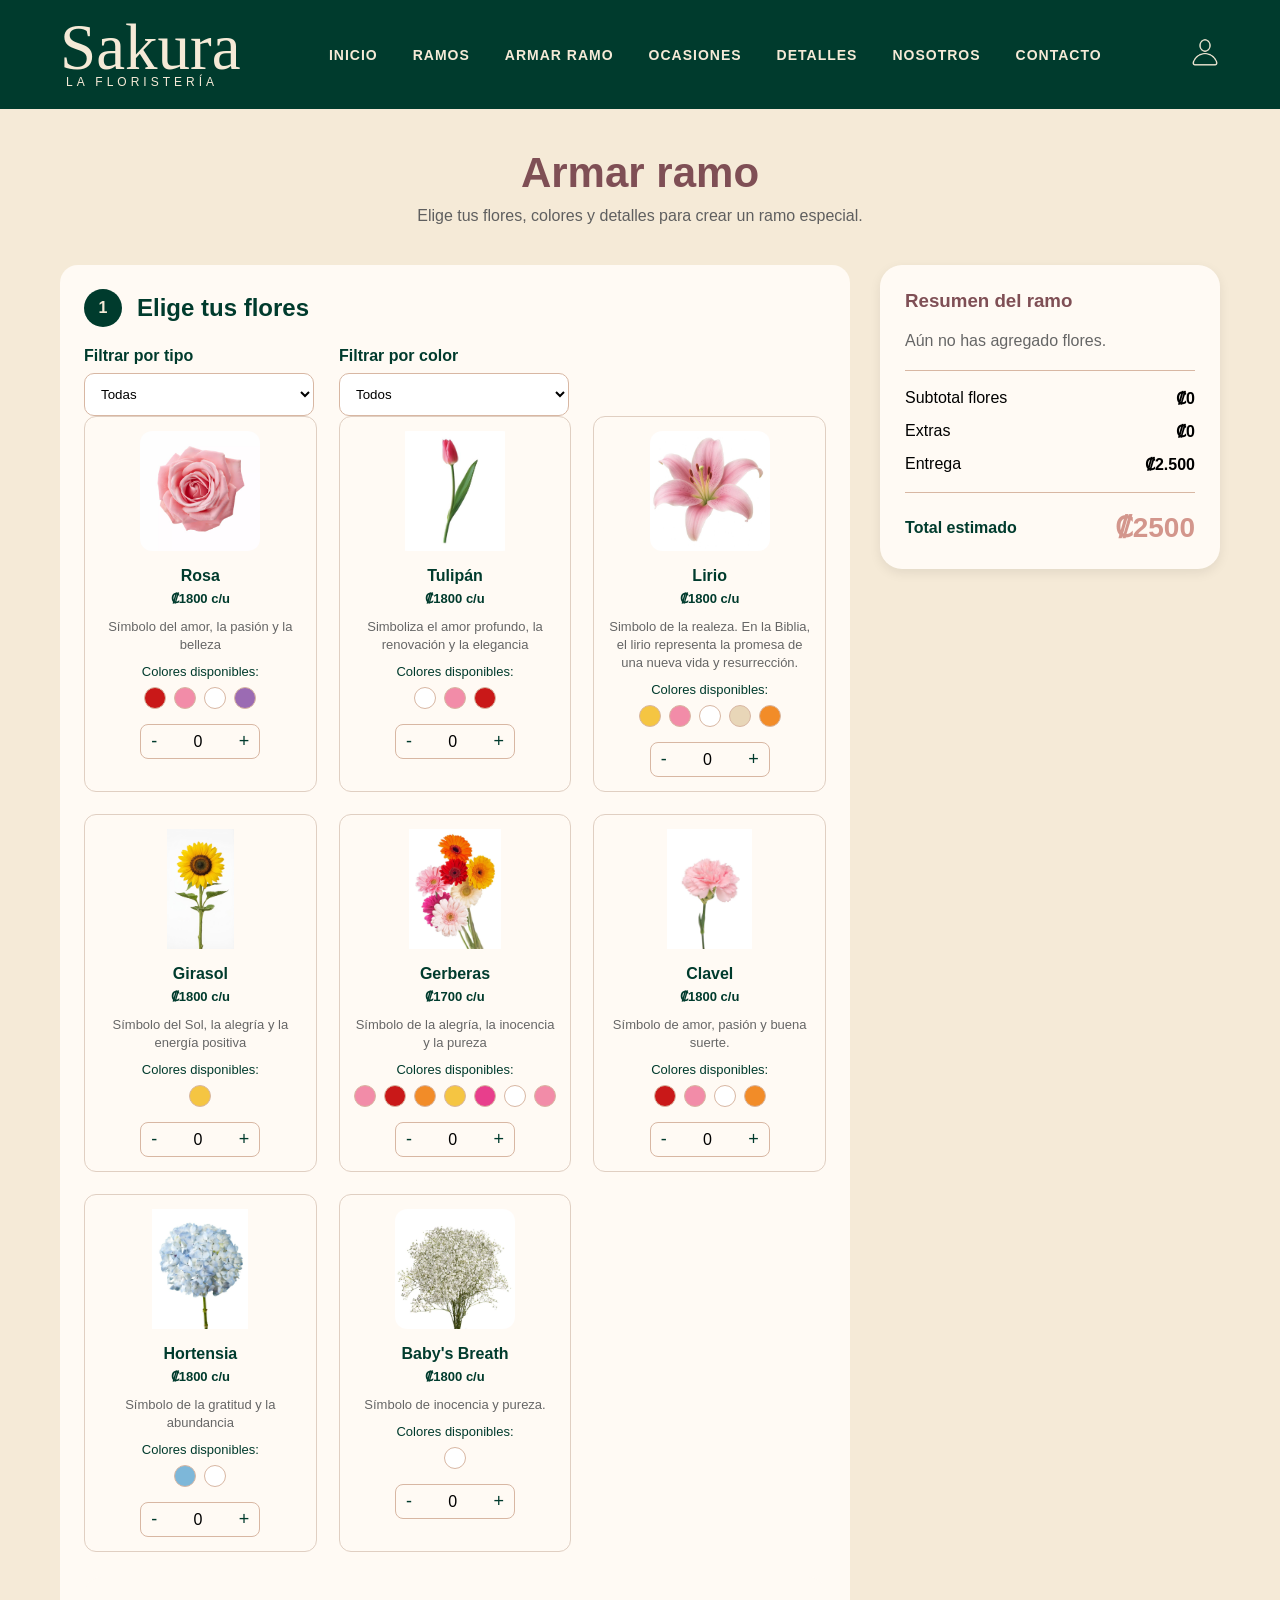
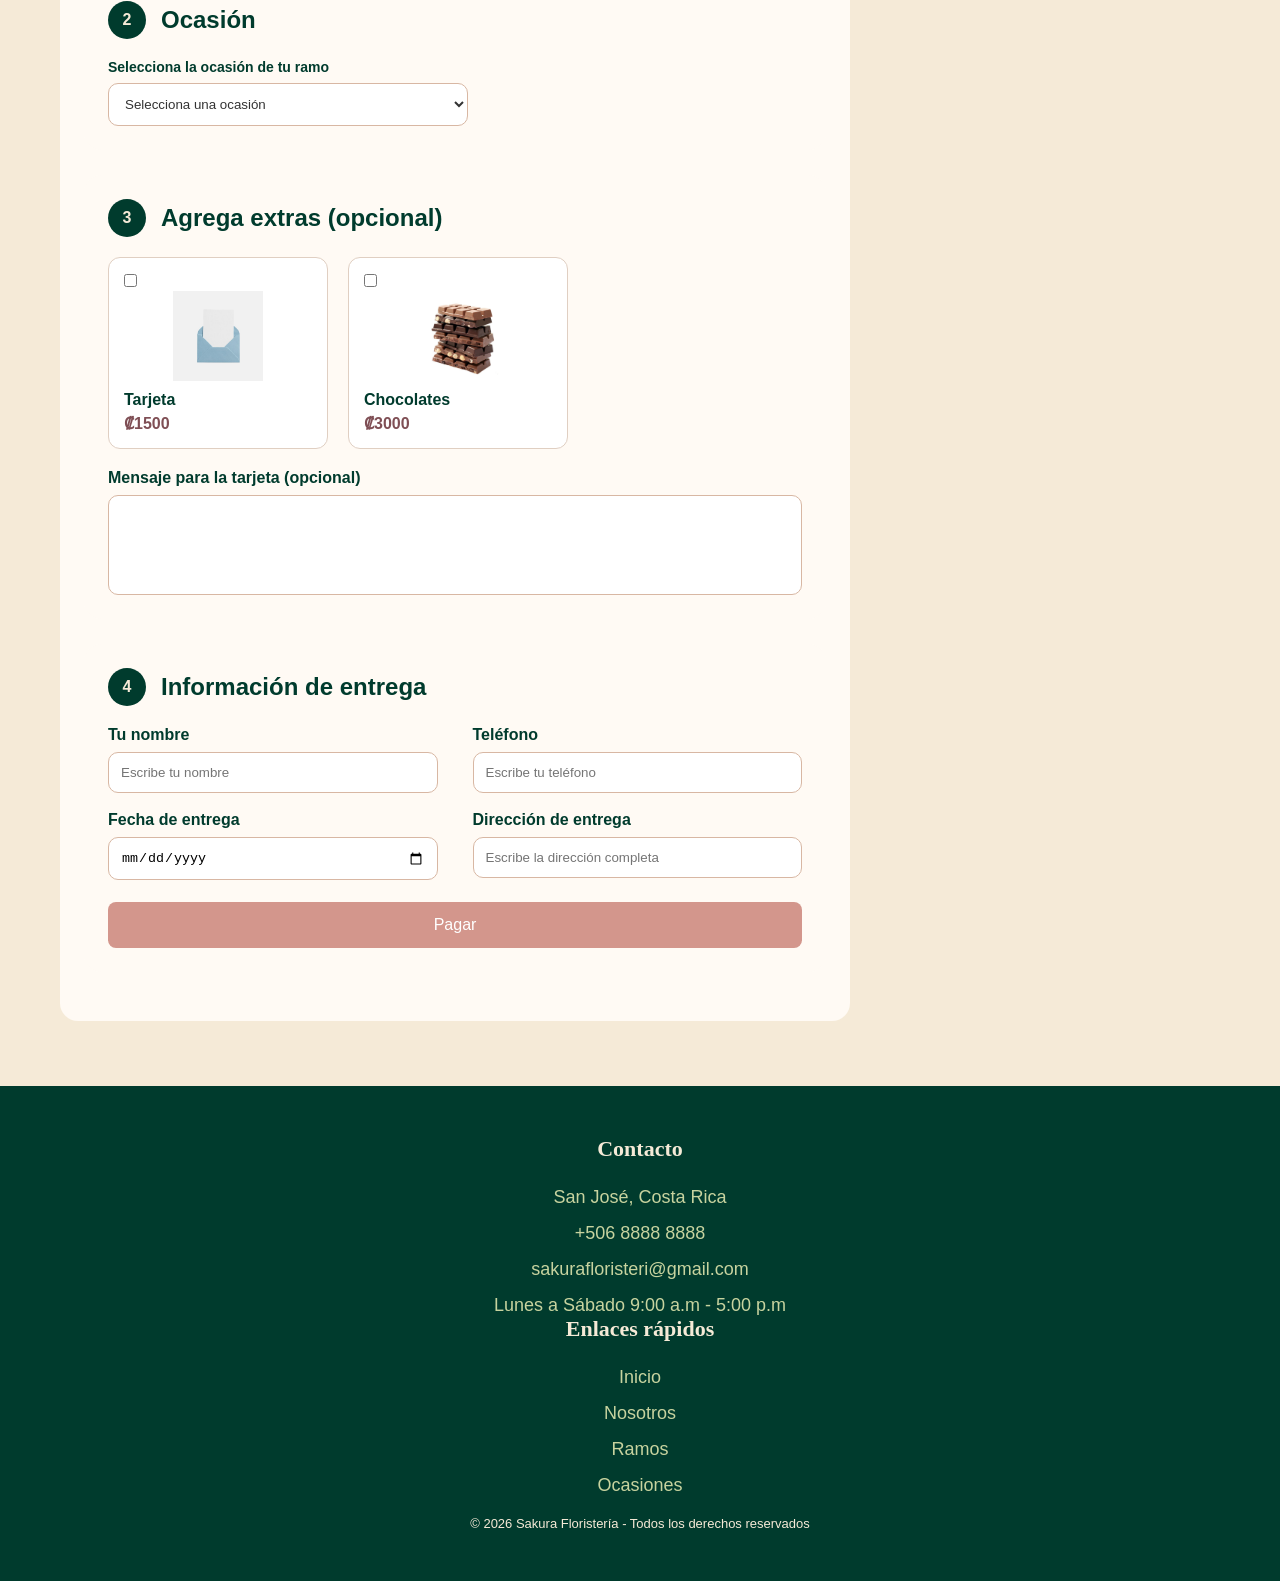
==== armar_Ramo.html @ 3ad9d207 "ff" ====
<!DOCTYPE html>
<html lang="es">

<head>
    <meta charset="UTF-8">
    <meta name="viewport" content="width=device-width, initial-scale=1.0">

    <link rel="stylesheet" href="css/style.css">
    <link rel="stylesheet" href="css/armar_Ramo.css">
    <link rel="stylesheet" href="css/footer.css">

    <title> Armar Ramos | Sakura</title>
</head>

<body>

    <!-- ===================================================== -->
    <!-- HEADER / BARRA DE NAVEGACIÓN -->
    <!-- ===================================================== -->

    <header class="header">

        <!-- LOGO -->
        <div class="logo">
            <h1>Sakura</h1>
            <p>LA FLORISTERÍA</p>
        </div>

        <!-- Checkbox oculto para abrir/cerrar el menú -->
        <input type="checkbox" id="menu-toggle" class="menu-toggle">

        <!-- Botón hamburguesa -->
        <label for="menu-toggle" class="menu-button">
            <span></span>
            <span></span>
            <span></span>
        </label>

        <!-- MENÚ DE NAVEGACIÓN -->
        <nav class="menu">
            <ul>
                <li><a href="index.html">INICIO</a></li>
                <li><a href="ramos.html">RAMOS</a></li>
                <li><a href="armar_Ramo.html">ARMAR RAMO</a></li>
                <li><a href="ocasiones.html">OCASIONES</a></li>
                <li><a href="detalles.html">DETALLES</a></li>
                <li><a href="#nosotros">NOSOTROS</a></li>
                <li><a href="#contacto">CONTACTO</a></li>
            </ul>
        </nav>

        <!-- ICONOS DEL MENÚ -->
        <div class="iconos">
            <a href="registro.html" class="icono-usuario">
                <img src="assets/images/person.png" alt="Ir al registro">
            </a>
        </div>

    </header>


    <!-- PAGINA RAMOS -->
    <main class="armar-ramo">

        <!-- TÍTULO DE LA PÁGINA -->
        <section class="titulo-armar">
            <h2>Armar ramo</h2>
            <p>Elige tus flores, colores y detalles para crear un ramo especial.</p>
        </section>

        <!-- CONTENEDOR PRINCIPAL -->
        <section class="contenedor-armar">

            <!-- LADO IZQUIERDO: FLORES Y OPCIONES -->
            <div class="zona-productos">

                <!-- FILTROS -->
                <!-- SECCIÓN 1: ELEGIR FLORES -->
                <div class="bloque-armar">

                    <div class="titulo-bloque">
                        <span>1</span>
                        <h3>Elige tus flores</h3>
                    </div>

                    <div class="filtros-armar">

                        <div class="campo-filtro">
                            <label>Filtrar por tipo</label>
                            <select id="filtroTipo">
                                <option value="Todas">Todas</option>
                                <option value="Rosa">Rosas</option>
                                <option value="Tulipán">Tulipanes</option>
                                <option value="Lirio">Lirios</option>
                                <option value="Gerberas">Gerberas</option>
                                <option value="Hortensia">Hortensias</option>
                                <option value="Girasol">Girasoles</option>
                                <option value="Clavel">Claveles</option>
                                <option value="Baby's Breath">Baby's Breath</option>
                            </select>
                        </div>

                        <div class="campo-filtro">
                            <label>Filtrar por color</label>
                            <select id="filtroColor">
                                <option value="Todos">Todos</option>
                                <option value="Rojo">Rojo</option>
                                <option value="Rosado">Rosado</option>
                                <option value="Blanco">Blanco</option>
                                <option value="Amarillo">Amarillo</option>
                                <option value="Naranja">Naranja</option>
                                <option value="Morado">Morado</option>
                                <option value="Beige">Beige</option>
                                <option value="Celeste">Celeste</option>
                            </select>
                        </div>

                    </div>
                    <!-- AQUÍ SE VAN A CARGAR LAS FLORES DESDE JSON -->
                    <div id="contenedorFlores" class="contenedor-flores">
                        <!-- JavaScript colocará aquí las tarjetas -->
                    </div>

                    <!-- SECCIÓN 2: OCASIÓN -->
                    <div class="bloque-armar">

                        <div class="titulo-bloque">
                            <span>2</span>
                            <h3>Ocasión</h3>
                        </div>

                        <div class="campo-ocasion">
                            <label for="ocasion">Selecciona la ocasión de tu ramo</label>

                            <select id="ocasion">
                                <option value="">Selecciona una ocasión</option>
                                <option value="Cumpleaños">Cumpleaños</option>
                                <option value="Aniversario">Aniversario</option>
                                <option value="Graduación">Graduación</option>
                                <option value="Amor">Amor</option>
                                <option value="Agradecimiento">Agradecimiento</option>
                                <option value="Otro">Otro</option>
                            </select>
                        </div>

                    </div>

                    <!-- SECCIÓN 3: EXTRAS -->
                    <div class="bloque-armar">

                        <div class="titulo-bloque">
                            <span>3</span>
                            <h3>Agrega extras (opcional)</h3>
                        </div>

                        <div class="contenedor-extras">

                            <!-- Tarjeta -->
                            <div class="extra-card">

                                <input type="checkbox" id="tarjeta">

                                <img src="assets/images/tarjeta.jpg" alt="Tarjeta">

                                <h4>Tarjeta</h4>

                                <p>₡1500</p>

                            </div>

                            <!-- Chocolates -->
                            <div class="extra-card">

                                <input type="checkbox" id="chocolates">

                                <img src="assets/images/chocolate.jpg" alt="Chocolates">

                                <h4>Chocolates</h4>

                                <p>₡3000</p>

                            </div>

                        </div>

                        <!-- Mensaje -->
                        <div class="mensaje-tarjeta">

                            <label>Mensaje para la tarjeta (opcional)</label>

                            <textarea placeholder="Escribe tu mensaje aquí...">
                            </textarea>
                        </div>
                    </div>

                    <!-- SECCIÓN 4: INFORMACIÓN DE ENTREGA -->
                    <div class="bloque-armar">

                        <div class="titulo-bloque">
                            <span>4</span>
                            <h3>Información de entrega</h3>
                        </div>

                        <div class="form-entrega">

                            <div class="campo-entrega">
                                <label>Tu nombre</label>
                                <input type="text" placeholder="Escribe tu nombre">
                            </div>

                            <div class="campo-entrega">
                                <label>Teléfono</label>
                                <input type="text" placeholder="Escribe tu teléfono">
                            </div>

                            <div class="campo-entrega">
                                <label>Fecha de entrega</label>
                                <input type="date">
                            </div>

                            <div class="campo-entrega">
                                <label>Dirección de entrega</label>
                                <input type="text" placeholder="Escribe la dirección completa">
                            </div>

                        </div>

                        <button class="btn-pagar btn-pagar-entrega">
                            Pagar
                        </button>

                    </div>

                </div>
            </div>

            <!-- LADO DERECHO: RESUMEN -->
            <aside class="resumen-ramo">

                <h3>Resumen del ramo</h3>

                <!-- Aquí JavaScript va agregar las flores -->
                <div id="listaResumen">

                    <p class="mensaje-vacio">
                        Aún no has agregado flores.
                    </p>

                </div>

                <div class="linea-resumen"></div>

                <div class="fila-total">
                    <span>Subtotal flores</span>
                    <strong id="subtotalFlores">₡0</strong>
                </div>

                <div class="fila-total">
                    <span>Extras</span>
                    <strong id="totalExtras">₡0</strong>
                </div>

                <div class="fila-total">
                    <span>Entrega</span>
                    <strong>₡2.500</strong>
                </div>

                <div class="linea-resumen"></div>

                <div class="total-final">
                    <span>Total estimado</span>
                    <strong id="totalGeneral">₡0</strong>
                </div>

            </aside>

        </section>

    </main>
    <!-- ===================================================== -->
    <!-- FOOTER -->
    <!-- ===================================================== -->

    <footer class="footer">

        <!-- ===================================================== -->
        <!-- INFORMACIÓN DE CONTACTO -->
        <!-- ===================================================== -->
        <div id="contacto" class="footer-contacto">

            <h3>Contacto</h3>

            <p>San José, Costa Rica</p>
            <p>+506 8888 8888</p>
            <p>sakurafloristeri@gmail.com</p>
            <p>Lunes a Sábado 9:00 a.m - 5:00 p.m</p>
        </div>

        <!-- ENLACES -->
        <div class="footer-links">

            <h3>Enlaces rápidos</h3>
            <a href="index.html">Inicio</a>
            <a href="#nosotros">Nosotros</a>
            <a href="ramos.html">Ramos</a>
            <a href="ocasiones.html">Ocasiones</a>
        </div>


        <!-- COPYRIGHT -->
        <p class="copy">
            © 2026 Sakura Floristería - Todos los derechos reservados
        </p>
    </footer>

    <script src="js/armar_Ramo.js"></script>
</body>

</html>
---- css/style.css ----
/*=============
Pagina PRINCIPAL
===============*/


/*=============
Reset 
===============*/
/*Quita los espacios que el navegador pone por defecto = *{  */
* {
    /* margin: 0; y padding: 0; = "Quiten TODOS los espacios automáticos"-->
    /* espacio entre un elemento y otros elementos(por fuera) */
    margin: 0;
    /* Es el espacio entre el contenido y el borde(por dentro) */
    padding: 0;
    /* Hace que el padding y el borde no aumenten el tamaño total del elemento */
    box-sizing: border-box;
}

/*=============
Body
===============*/
body {
    /* Define el tipo de letra principal de toda la página */
    font-family: Arial, Helvetica, sans-serif;
    /* Define el color de fondo de la página */
    background-color: #f5ead7;
}

/*=============
Header/ ES la barra principal de mi pagina osea la que esta arriba con todo
===============*/
.header {
    /*Hace que el header ocupe todo el ancho de la pantalla*/
    width: 100%;
    /*Cambia el color de fondo del header (verde oscuro)*/
    background-color: #003b2d;
    /* Flexbox sirve para acomodar el logo,el menú y iconos */
    display: flex;
    /* Separa el logo y el menu (Separa los elementos horizontalmente) */
    justify-content: space-between;
    /* Centra las cosas verticalmente,osea que todo quede alineado bonito en la misma altura */
    align-items: center;
    /* Es el espacio entre el contenido y el borde*/
    padding: 20px 60px;
}

/*=============
Logo
===============*/

/*<div class="logo">
    <h1>Sakura</h1>
</div>*/
.logo h1 {
    /*color de las letras del tituolo sakura */
    color: #f5ead7;
    /*tamano de la letra*/
    font-size: 65px;
    /*tipo de letra*/
    font-family: Georgia, serif;
    /*quita la negrita porquelos h1 normalmente vienen en bold automáticamente.*/
    font-weight: normal;
    /*Controla el espacio vertical entre líneas es este caso entre 
    <h1>
    Sakura
    Floristería
    </h1>*/
    line-height: 55px;
}

/*<p>LA FLORISTERÍA</p>*/
.logo p {
    /*color de letra*/
    color: #f5ead7;
    /*Cambia tamano de la letra*/
    font-size: 12px;
    /*Separa las letras entre sí. Ejm:F L O R I S T E R I A*/
    letter-spacing: 4px;
    /*Mueve el texto un poquito hacia la derecha*/
    margin-left: 6px;
}

/*=============
Menu de navegación
===============*/

/*<nav class="menu">
    <ul>*/
.menu ul {
    /* Hace que las opciones del menú salgan en fila. EJM: INICIO   RAMOS   OCASIONES   NOSOTROS*/
    display: flex;
    /*Quita los puntitos automáticos de la lista*/
    list-style: none;
    /*Agrega separación entre cada opción del menú. */
    gap: 35px;
}

/*=============
Cambia color al pasar el mouse
===============*/

/*<a href="index.html">INICIO</a>*/
.menu a {
    color: #f5ead7;
    /*Quita la línea automática de los enlaces*/
    text-decoration: none;
    /*Cambio el tamano de la letra*/
    font-size: 14px;
    /*Pone el texto en negrita*/
    font-weight: bold;
    /*Separa un poquito las letras*/
    letter-spacing: 1px;
    /*Hace que los cambios sean suaves*/
    transition: 0.3s;
}

.menu a:hover {
    /*Cambia el color del texto cuando pasan el mouse (beige a verde)*/
    color: #c7d39f;
    /*Agrega una línea debajo del texto*/
    border-bottom: 2px
        /*grosor de la línea*/
        solid
        /*tipo de línea sólida*/
        #c7d39f
        /*color de la línea*/
    ;
    /*Agrega espacio abajo del texto*/
    padding-bottom: 5px;
}

/*=============
Confi de los iconos de la barra
===============*/

/*<div class="iconos">*/
.iconos {
    /*Hace que los iconos salgan en fila horizontal*/
    display: flex;
    /*Centra los iconos verticalmente.   Sirve para que:todos queden alineados a la misma altura,y no uno más arriba que otro.*/
    align-items: center;
    /*Agrega espacio entre cada icono*/
    gap: 20px;
}

.iconos button {
    /*Quita el fondo automático del botón,si no lo pnemos sale el boton gris y feo*/
    background: none;
    /*Quita el borde automático del botón*/
    border: none;
    /*Cambia el cursor cuando pasas el mouse ,osea sale la manita*/
    cursor: pointer;
    /*Hace suaves las animaciones*/
    transition: 0.3s;
}

.iconos button:hover {
    transform
    /*sirve para transformar o mover elementos*/
    : scale(1.1);
    /*scale es para q se hagan mas grande y 1 = tamaño normal y el 1.1 = 10% más grande*/
}

.iconos img {
    /*Define el ancho de las imágenes*/
    width: 30px;
}

/*=============
Confi de la imagen del arbol de cerezos
===============*/

/*<section class="cerezos">*/
.cerezos {
    /*Hace que la sección ocupe todo el ancho de la pantalla*/
    width: 100%;
    /*Define la altura de la sección.*/
    height: 650px;
    /* los .. son un "sube una carpeta"*/
    background-image: url("../assets/images/cerezos.png");
    /*Hace que la imagen cubra toda la sección*/
    background-size: cover;
    /*Centra la imagen*/
    background-position: center;
    /*Para que no se repita la imagen*/
    background-repeat: no-repeat;
}

/*<div class="contenido-cerezos">    lo que esta encima de la imagen*/
.contenido-cerezos {
    /*Agrega espacio interno ARRIBA.Eso baja el contenido*/
    padding-top: 120px;
    /*Agrega espacio interno a la izquierda,osea que mueve las cosas a la derecha*/
    padding-left: 80px;
    /*Cambia el color del texto.*/
    color: #f5ead7;
}

/*<h1>Flores que<br>cuentan historias</h1>*/
.contenido-cerezos h1 {
    /*Cambia el tamaño del texto,esta grande */
    font-size: 70px;
    /*Cambio de letra*/
    font-family: Georgia, serif;
    /*Controla el espacio entre líneas*/
    line-height: 75px;
    /*Agrega espacio DEBAJO del título*/
    margin-bottom: 30px;
}

/*<p>
    En Sakura, cada flor es elegida...
</p>*/
.contenido-cerezos p {
    /*Cambia el tamaño de la letra.*/
    font-size: 20px;
    /*Controla el espacio entre líneas del párrafo*/
    line-height: 40px;
    /*Agrega espacio debajo del párrafo,en este caso es el espacio enre el parrafo y los botones de ver ramos y sobre nosotros */
    margin-bottom: 40px;
    /*Define el ancho del párrafo.*/
    width: 600px;
}

/*=============
Confi de los botones en la imagen principal
===============*/

/*<div class="botones">*/
.botones {
    /*Hace que los botones salgan en fila horizontal*/
    display: flex;
    /*Agrega espacio entre ambos botones*/
    gap: 20px;
}

/*<a href="#" class="btn btn-ver"> y <a href="#" class="btn btn-nosotros">*/
.btn {
    /*Quita la línea automática de los enlaces*/
    text-decoration: none;
    /*Agrega espacio INTERNO al botón*/
    padding: 14px
        /*arriba y abajo*/
        30px
        /*izquierda y derecha*/
    ;
    /*Redondea las esquinas del botón*/
    border-radius: 8px;
    /*Cambia el tamaño de la letra del botón*/
    font-size: 16px;
    /*Pone el texto en negrita*/
    font-weight: bold;
}

/*<a href="#" class="btn btn-ver">
    VER RAMOS
</a>     osea boton ver*/
.btn-ver {
    /*Cambia el color de fondo del botón*/
    background-color: #b7bf8f;
    /*Cambia el color del texto*/
    color: white;
}

/*<a href="#" class="btn btn-nosotros">
    SOBRE NOSOTROS
</a>       osea boton nosotros*/
.btn-nosotros {
    /*Agrega un borde alrededor del botón*/
    border: 2px
        /*grosor del borde*/
        solid
        /*tipo de línea sólida*/
        #f5ead7
        /*color del borde*/
    ;
    /*Cambia el color del texto del botón*/
    color: #f5ead7;
}

/*estilos que van a heredar todos los elementos de las paginas*/

/*===================
colecciones,titulo
====================*/

/*Esto es lo de los cuadros con las imagenes y colores*/
.colecciones {
    /* Agrega espacio INTERNO a la sección*/
    padding: 20px
        /*arriba*/
        60px
        /*lados*/
        80px
        /*abajo*/
    ;

}

/*<div class="titulo-seccion">
    <h2>Descubre nuestras colecciones</h2>
</div>*/
.titulo-seccion {
    /*Centra el texto horizontalmente,hace que quede en el centro de la pagina*/
    text-align: center;
    /*Agrega espacio POR FUERA debajo del título*/
    margin-bottom: 50px;
}

.titulo-seccion h2 {
    font-family: Georgia, serif;
    font-size: 38px;
    font-weight: normal;
    /*sin negrita*/
    color: #1a1a1a;
    margin-bottom: 15px;

}

.tarjeta-coleccion {
    width: 280px;
    border-radius: 12px;
    overflow: hidden;
    cursor: pointer;
    transition: 0.3s;
    text-decoration: none;
    color: inherit;
}

/*================
cada tarjeta individual
======================*/

.contenedor-colecciones {
    display: flex;
    gap: 20px;
    justify-content: center;
    flex-wrap: wrap;
}

/*==================
foto de cada tarjeta
*/
.tarjeta-coleccion img {
    width: 100%;
    height: 200px;
    object-fit: cover;
    /*para que las imagenes se ajusten al tamaño sin deformarse*/
    display: block;
    /*elimina el espacio debajo de las imagenes*/

}

/* Parte inferior de la tarjeta con nombre y enlace */
.tarjeta-info {
    padding: 20px;
    transition: 0.3s;
}

.tarjeta-coleccion:hover .tarjeta-info {
    transform: translateY(-10px);
}

.tarjeta-info h3 {
    font-family: Georgia, serif;
    font-size: 22px;
    font-weight: normal;
    margin-bottom: 6px;
}

.tarjeta-info p {
    font-size: 12px;
    font-weight: bold;
    letter-spacing: 1.5px;
}

/*color de fondo de cada tarjeta*/
.tarjeta-rosa {
    background-color: #c97070;
    color: #f5ead7;
}

.tarjeta-crema {
    background-color: #e7d1a7f8;
    color: #3a3a3a;
}

.tarjeta-beige {
    background-color: #e8d9b0;
    color: #3a3a3a;
}

.tarjeta-verde {
    background-color: #003b2d;
    color: #f5ead7;
}
/*=============
ICONO DEL CARRITO
===============*/

.icono-carrito {
    display: flex;
    align-items: center;
    cursor: pointer;
}

.icono-carrito img {
    width: 30px;
}

.icono-carrito:hover {
    transform: scale(1.1);
}
/* =====================================================
HACE QUE SE OCULTE Y MIENTRE LA HAMBURGUESA
===================================================== */
.menu-toggle {
    display: none;
}

.menu-button {
    display: none;
    width: 38px;
    height: 32px;
    cursor: pointer;
}

.menu-button span {
    display: block;
    height: 4px;
    margin-bottom: 6px;
    background-color: #f5ead7;
    border-radius: 4px;
}
/* =====================================================
HAMBURGUESA
===================================================== */
@media (max-width: 700px) {

    .header {
        position: relative;
        padding: 20px;
    }

    .logo h1 {
        font-size: 45px;
        line-height: 42px;
    }

    .logo p {
        font-size: 10px;
    }

    .menu-button {
        display: block;
    }

    .menu {
        display: none;
        position: absolute;
        top: 95px;
        left: 0;
        width: 100%;
        background-color: #003b2d;
        padding: 15px;
        z-index: 999;
    }

    .menu-toggle:checked ~ .menu {
        display: block;
    }

    .menu ul {
        flex-direction: column;
        align-items: center;
        gap: 15px;
    }

    .iconos {
        display: none;
    }

    .cerezos {
        height: auto;
    }

    .contenido-cerezos {
        padding: 80px 25px;
    }

    .contenido-cerezos h1 {
        font-size: 48px;
        line-height: 55px;
    }

    .contenido-cerezos p {
        width: 100%;
        font-size: 20px;
        line-height: 34px;
    }

    .botones {
        flex-direction: column;
        align-items: flex-start;
        margin-top: 25px;
        margin-bottom: 80px;
    }

    .tarjeta-coleccion {
        width: 90%;
    }

    .nosotros {
        flex-direction: column;
        text-align: center;
    }

    .texto-nosotros {
        width: 100%;
    }

    .imagen-nosotros img {
        width: 100%;
        height: auto;
    }
}
/* =========================
TABLET
========================= */
@media (max-width: 900px) {

    .header {
        padding: 20px 30px;
    }

    .menu ul {
        gap: 20px;
    }

    .contenido-cerezos h1 {
        font-size: 55px;
    }
}
/* =========================
CELULAR
========================= */
@media (max-width: 700px) {

    .menu-button {
        display: block;
    }

    .menu {
        display: none;
        position: absolute;
        top: 95px;
        left: 0;
        width: 100%;
        background-color: #003b2d;
        padding: 15px;
    }

    .menu-toggle:checked ~ .menu {
        display: block;
    }

    .menu ul {
        flex-direction: column;
        align-items: center;
        gap: 15px;
    }

    .contenido-cerezos h1 {
        font-size: 48px;
    }

    .contenido-cerezos p {
        width: 100%;
    }

    .nosotros {
        flex-direction: column;
    }
}
/* =========================
CELULAR PEQUEÑO
========================= */
@media (max-width: 420px) {

    .logo h1 {
        font-size: 35px;
    }

    .contenido-cerezos h1 {
        font-size: 36px;
        line-height: 42px;
    }

    .btn {
        width: 100%;
        text-align: center;
    }
}
---- css/armar_Ramo.css ----
/* =========================
PÁGINA ARMAR RAMO
========================= */

.armar-ramo {
    background-color: #f5ead7;
    padding: 40px 60px;
    font-family: Arial, sans-serif;
}

/* Título */
.titulo-armar {
    text-align: center;
    margin-bottom: 40px;
}

.titulo-armar h2 {
    color: #7f4f55;
    font-size: 42px;
    margin-bottom: 10px;
}

.titulo-armar p {
    color: #5f5f5f;
    font-size: 16px;
}

/* Contenedor principal */
.contenedor-armar {
    display: flex;
    gap: 30px;
    align-items: flex-start;
}

/* Lado izquierdo */
.zona-productos {
    width: 70%;
}

/* Filtros y personalización */
.filtros,
.personalizar {
    background-color: #fffaf4;
    padding: 20px;
    border-radius: 18px;
    margin-bottom: 25px;
}

.filtros h3,
.personalizar h3 {
    color: #7f4f55;
    margin-bottom: 15px;
}

select {
    width: 100%;
    padding: 12px;
    border: 1px solid #d8b7a3;
    border-radius: 10px;
    background-color: white;
}

/* Tarjetas de flores */
.contenedor-flores {
    display: grid;
    grid-template-columns: repeat(3, 1fr);
    gap: 22px;
    margin-bottom: 25px;
}

/* Tarjeta más compacta */
.tarjeta-flor {
    background-color: #fffaf4;
    border: 1px solid #e0cfc2;
    border-radius: 12px;
    padding: 14px;
    text-align: center;
    box-shadow: none;
}
/* Imagen de cada flor más pequeña */
.tarjeta-flor img {
    width: 120px;
    height: 120px;
    object-fit: contain;
    border-radius: 12px;
    margin-bottom: 12px;
}

/* Título más pequeño */
.tarjeta-flor h4 {
    color: #003b2d;
    font-size: 16px;
    margin-bottom: 6px;
}
/* Precio más pequeño */
.precio {
    color: #003b2d;
    font-size: 13px;
    font-weight: bold;
    margin-bottom: 12px;
}
/* Texto antes de los colores */
.texto-colores {
    font-size: 13px;
    color: #003b2d;
    margin-bottom: 8px;
}

/* Colores */
.colores {
    display: flex;
    flex-wrap: wrap;
    gap: 8px;
    justify-content: center;
    margin-bottom: 15px;
}

/* Botones de colores como circulitos */
.colores button {
    width: 22px;
    height: 22px;
    border-radius: 50%;
    border: 1px solid #d8b7a3;
    font-size: 0;
    padding: 0;
    cursor: pointer;
}
.descripcion-flor {
    font-size: 13px;
    color: #666;
    margin-bottom: 10px;
    line-height: 18px;
}
/* =========================
COLORES DE LAS FLORES
========================= */

.color-Rojo {
    background-color: #c91818;
}

.color-Rosado,
.color-Rosa {
    background-color: #f28ca8;
}

.color-Blanco {
    background-color: #ffffff;
}

.color-Morado {
    background-color: #9b6bb3;
}

.color-Amarillo {
    background-color: #f5c542;
}

.color-Beige {
    background-color: #e8d6b8;
}

.color-Naranja {
    background-color: #f28c28;
}

.color-Fucsia {
    background-color: #e83e8c;
}

.color-Celeste {
    background-color: #7db7d9;
}
.colores button:hover {
    transform: scale(1.1);
}

/* Caja de cantidad como en la maqueta */
.cantidad {
    width: 120px;
    margin: 10px auto 0;
    border: 1px solid #d8b7a3;
    border-radius: 8px;
    padding: 6px 10px;

    display: flex;
    justify-content: space-between;
    align-items: center;
}

.cantidad button {
    background: none;
    color: #003b2d;
    border: none;
    width: auto;
    height: auto;
    border-radius: 0;
    font-size: 18px;
    cursor: pointer;
}

/* Resumen */
.resumen-ramo {
    width: 30%;
    background-color: #fffaf4;
    padding: 25px;
    border-radius: 22px;
    position: sticky;
    top: 20px;
    box-shadow: 0 4px 12px rgba(0,0,0,0.08);
}

.resumen-ramo h3 {
    color: #7f4f55;
    margin-bottom: 20px;
}

#listaResumen {
    color: #444;
    margin-bottom: 20px;
}

.total {
    border-top: 1px solid #d8b7a3;
    padding-top: 15px;
    display: flex;
    justify-content: space-between;
    font-size: 18px;
}

.total strong {
    color: #3f5f4b;
}

/* Botón pagar */
.btn-pagar {
    width: 100%;
    margin-top: 20px;
    padding: 14px;
    border: none;
    border-radius: 25px;
    background-color: #7f4f55;
    color: white;
    font-size: 16px;
    cursor: pointer;
}

.btn-pagar:hover {
    background-color: #6c4248;
}
/* =========================
BLOQUE: ELIGE TUS FLORES
========================= */

/* Cuadro blanco donde van el título y los filtros */
.bloque-armar {
    background-color: #fffaf4;
    padding: 24px;
    border-radius: 18px;
    margin-bottom: 25px;
}

/* Acomoda el número 1 y el texto "Elige tus flores" en una fila */
.titulo-bloque {
    display: flex;
    align-items: center;
    gap: 15px;
    margin-bottom: 20px;
}

/* Círculo verde donde va el número */
.titulo-bloque span {
    /* Color de fondo */
    background-color: #003b2d;
    /* Color del número */
    color: #f5ead7;
    /* Ancho y alto iguales para que quede redondo */
    width: 38px;
    height: 38px;
    /* Convierte el cuadrado en círculo */
    border-radius: 50%;
    /* Centra el número */
    display: flex;
    align-items: center;
    justify-content: center;
    /* Negrita */
    font-weight: bold;
}

/* Texto "Elige tus flores" */
.titulo-bloque h3 {
    color: #003b2d;
    font-size: 24px;
}

/* Acomoda los filtros uno al lado del otro */
.filtros-armar {
    display: flex;
    align-items: end;
    gap: 25px;
    flex-wrap: wrap;
}

/* Cada filtro tiene su texto arriba y su select abajo */
.campo-filtro {
    display: flex;
    flex-direction: column;
    gap: 8px;
}

/* Texto del filtro */
.campo-filtro label {
    color: #003b2d;
    font-weight: bold;
}

/* Cajita del select */
.campo-filtro select {
    width: 230px;
    padding: 12px;
    border: 1px solid #d8b7a3;
    border-radius: 10px;
    background-color: white;
}

/* Botón de limpiar filtros */
.btn-limpiar {
    padding: 13px 25px;
    border: 2px solid #d3968c;
    background-color: transparent;
    color: #d3968c;
    border-radius: 8px;
    font-weight: bold;
    cursor: pointer;
}

/* Cambia el color cuando se pasa el mouse encima */
.btn-limpiar:hover {
    background-color: #d3968c;
    color: white;
}
/* =========================
BLOQUE: OCASIÓN
========================= */

.campo-ocasion {
    display: flex;
    flex-direction: column;
    gap: 8px;
}

.campo-ocasion label {
    color: #003b2d;
    font-weight: bold;
    font-size: 14px;
}

.campo-ocasion select {
    width: 360px;
    padding: 12px;
    border: 1px solid #d8b7a3;
    border-radius: 10px;
    background-color: white;
    color: #333;
}
/* =========================
BLOQUE: TARJETA Y CHOCOLATES
========================= */

.contenedor-extras {
    display: flex;
    gap: 20px;
    margin-bottom: 20px;
}

.extra-card {
    width: 220px;
    border: 1px solid #e0cfc2;
    border-radius: 12px;
    padding: 15px;
    background-color: white;
}

.extra-card img {
    width: 90px;
    height: 90px;
    object-fit: contain;
    display: block;
    margin: 0 auto 10px;
}

.extra-card h4 {
    color: #003b2d;
    margin-bottom: 5px;
}

.extra-card p {
    color: #7f4f55;
    font-weight: bold;
}

.mensaje-tarjeta {
    display: flex;
    flex-direction: column;
    gap: 8px;
}

.mensaje-tarjeta label {
    color: #003b2d;
    font-weight: bold;
}

.mensaje-tarjeta textarea {
    height: 100px;
    resize: none;
    padding: 12px;
    border: 1px solid #d8b7a3;
    border-radius: 10px;
}

/* =========================
BLOQUE: INFORMACIÓN DE ENTREGA
========================= */

.form-entrega {
    display: grid;
    grid-template-columns: repeat(2, 1fr);
    gap: 18px 35px;
}

.campo-entrega {
    display: flex;
    flex-direction: column;
    gap: 8px;
}

.campo-entrega label {
    color: #003b2d;
    font-weight: bold;
}

.campo-entrega input {
    padding: 12px;
    border: 1px solid #d8b7a3;
    border-radius: 10px;
    background-color: white;
}

.btn-pagar-entrega {
    margin-top: 22px;
    border-radius: 8px;
    background-color: #d3968c;
}

.btn-pagar-entrega:hover {
    background-color: #c77f75;
}
/* =========================
RESUMEN DEL RAMO
========================= */

/* Mensaje cuando todavía no hay flores */
.mensaje-vacio {
    color: #666;
    margin: 20px 0;
}

/* Línea separadora */
.linea-resumen {
    border-top: 1px solid #d8b7a3;
    margin: 18px 0;
}

/* Filas de subtotal, extras y entrega */
.fila-total {
    display: flex;
    justify-content: space-between;
    margin-bottom: 14px;
}

/* Total final */
.total-final {
    display: flex;
    justify-content: space-between;
    align-items: center;
}

.total-final span {
    font-weight: bold;
    color: #003b2d;
}

.total-final strong {
    color: #d3968c;
    font-size: 28px;
}
/* =========================
MEDIA QUERY TABLET
========================= */
@media (max-width: 900px) {

    .armar-ramo {
        padding: 40px 35px;
    }

    .contenedor-armar {
        flex-direction: column;
    }

    .zona-productos,
    .resumen-ramo {
        width: 100%;
    }

    .resumen-ramo {
        position: static;
    }

    .contenedor-flores {
        grid-template-columns: repeat(2, 1fr);
    }

    .campo-ocasion select {
        width: 100%;
    }
}

/* =========================
MEDIA QUERY MÓVIL
========================= */
@media (max-width: 700px) {

    .armar-ramo {
        padding: 40px 25px;
    }

    .titulo-armar h2 {
        font-size: 34px;
    }

    .contenedor-flores {
        grid-template-columns: 1fr;
    }

    .filtros-armar {
        flex-direction: column;
        align-items: stretch;
    }

    .campo-filtro select,
    .campo-ocasion select {
        width: 100%;
    }

    .contenedor-extras {
        flex-direction: column;
    }

    .extra-card {
        width: 100%;
    }

    .form-entrega {
        grid-template-columns: 1fr;
    }
}

/* =========================
MEDIA QUERY MÓVIL PEQUEÑO
========================= */
@media (max-width: 420px) {

    .armar-ramo {
        padding: 30px 18px;
    }

    .titulo-armar h2 {
        font-size: 28px;
    }

    .titulo-bloque h3 {
        font-size: 20px;
    }

    .tarjeta-flor img {
        width: 100px;
        height: 100px;
    }

    .total-final strong {
        font-size: 24px;
    }
}
---- css/footer.css ----
/*=============
FOOTER
===============*/
.footer {
    background-color: #003b2d;
    padding: 50px 20px;
    text-align: center;
}

/* Contenedor de enlaces y contacto */
.footer-contenido {
    display: flex;
    justify-content: center;
    gap: 120px;
    margin-bottom: 30px;
}

/* Enlaces rápidos y contacto */
.footer-links,
.footer-contacto {
    display: flex;
    flex-direction: column;
    align-items: center;
    gap: 15px;
}

.footer-links h3,
.footer-contacto h3 {
    color: #f5ead7;
    font-size: 22px;
    margin-bottom: 10px;
    font-family: Georgia, serif;
}

.footer-links a,
.footer-contacto p {
    color: #c7d39f;
    text-decoration: none;
    font-size: 18px;
}

.footer-links a:hover {
    color: white;
}
/*=============
TEXTO FINAL con el c de marca registrada
===============*/
.copy {
    color: #f5ead7;
    font-size: 13px;
    margin-top: 20px;
}
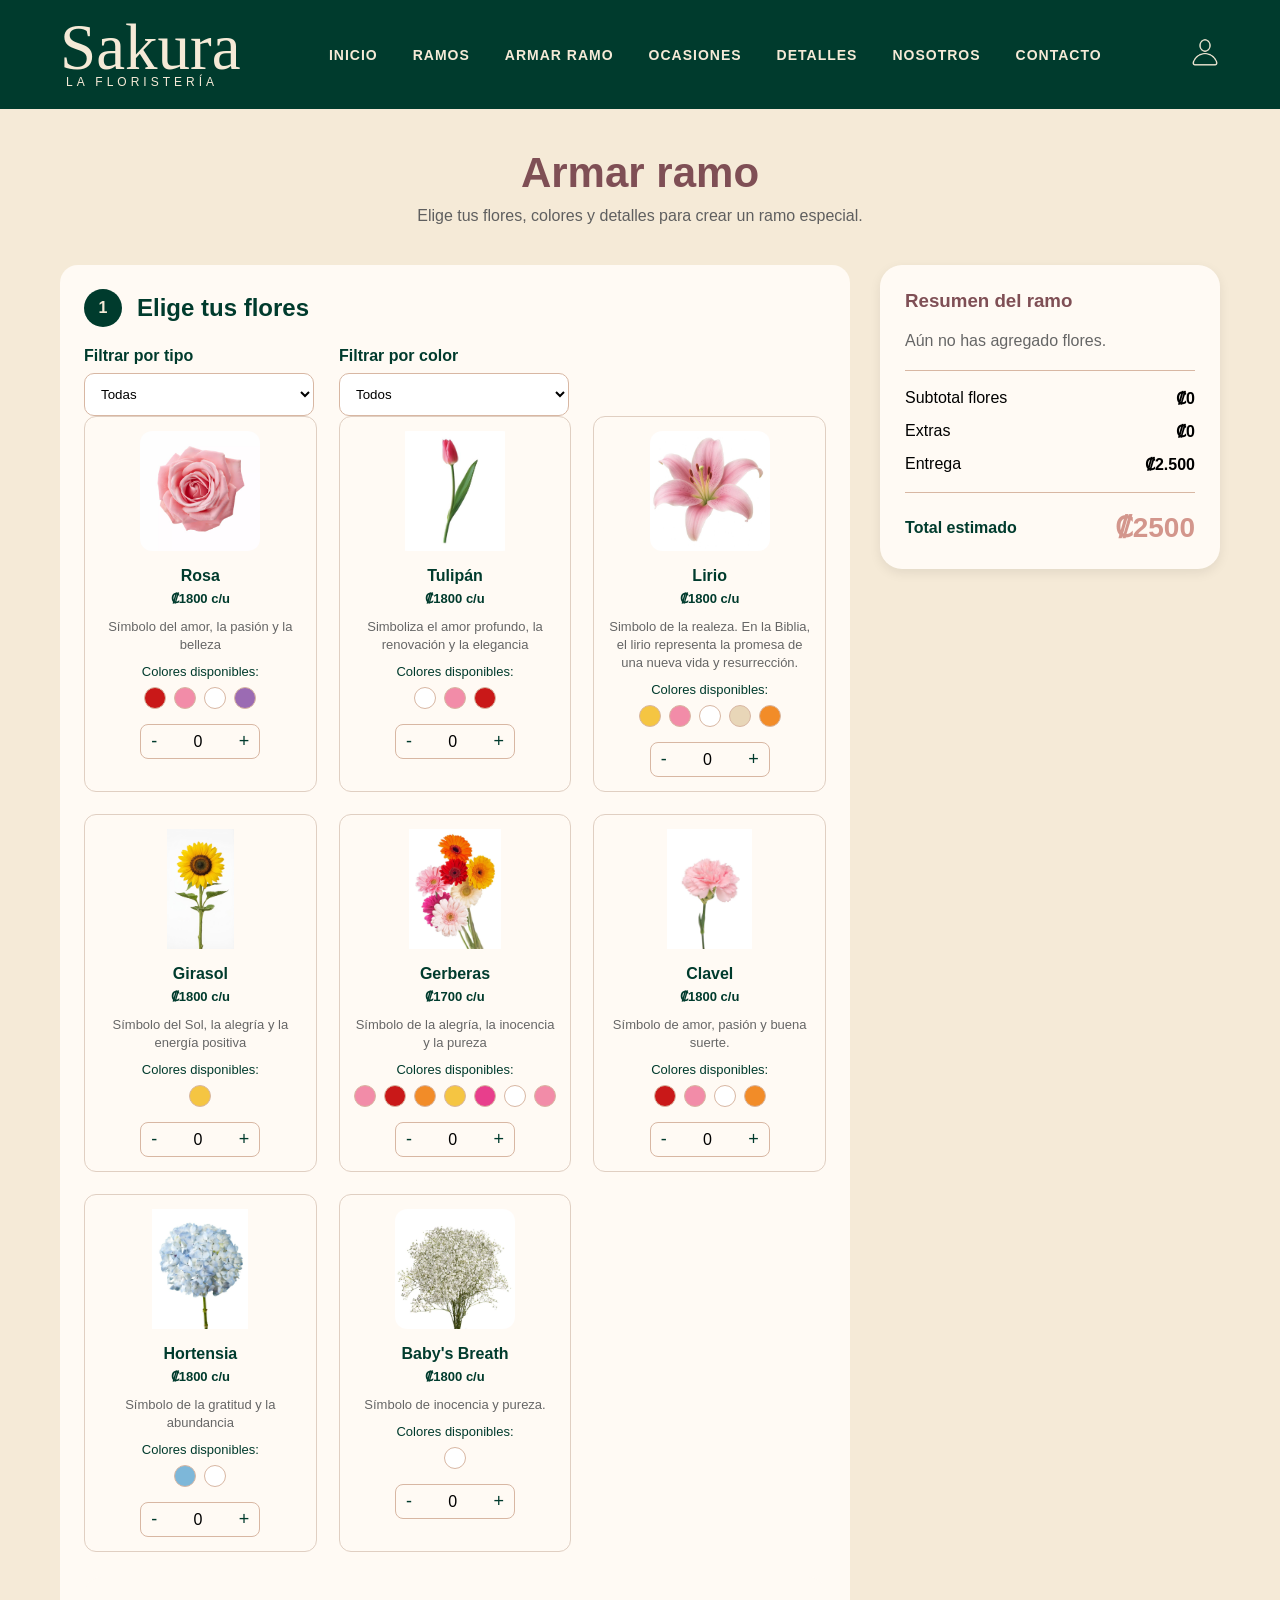
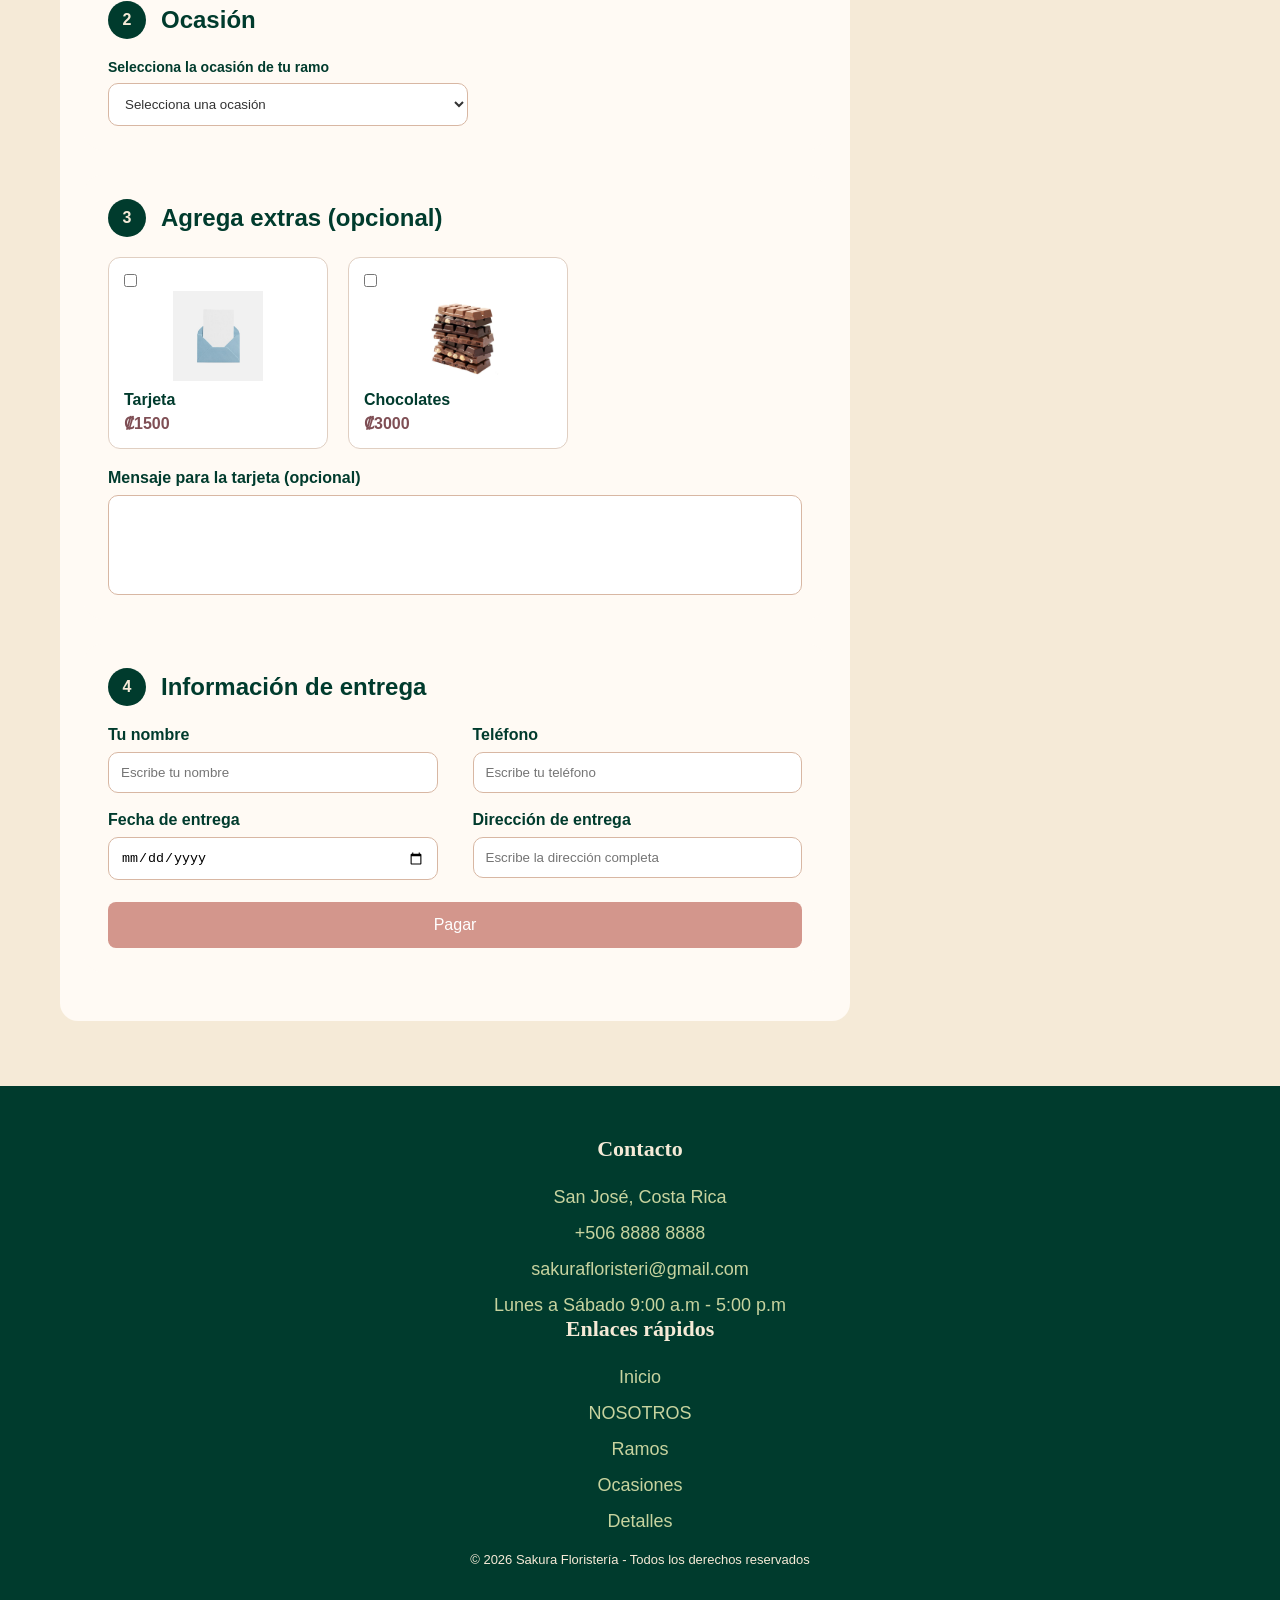
==== commit 0c97989f: "vamos a ver que" ====
--- a/armar_Ramo.html
+++ b/armar_Ramo.html
@@ -57,7 +57,6 @@
         </div>
 
     </header>
-
 
     <!-- PAGINA RAMOS -->
     <main class="armar-ramo">
@@ -118,7 +117,7 @@
                     </div>
                     <!-- AQUÍ SE VAN A CARGAR LAS FLORES DESDE JSON -->
                     <div id="contenedorFlores" class="contenedor-flores">
-                        <!-- JavaScript colocará aquí las tarjetas -->
+                        <!-- JavaScript va poner aquí las tarjetas -->
                     </div>
 
                     <!-- SECCIÓN 2: OCASIÓN -->
@@ -301,9 +300,10 @@
 
             <h3>Enlaces rápidos</h3>
             <a href="index.html">Inicio</a>
-            <a href="#nosotros">Nosotros</a>
+            <a href="index.html#nosotros">NOSOTROS</a>
             <a href="ramos.html">Ramos</a>
             <a href="ocasiones.html">Ocasiones</a>
+            <a href="detalles.html">Detalles</a>
         </div>
 
 
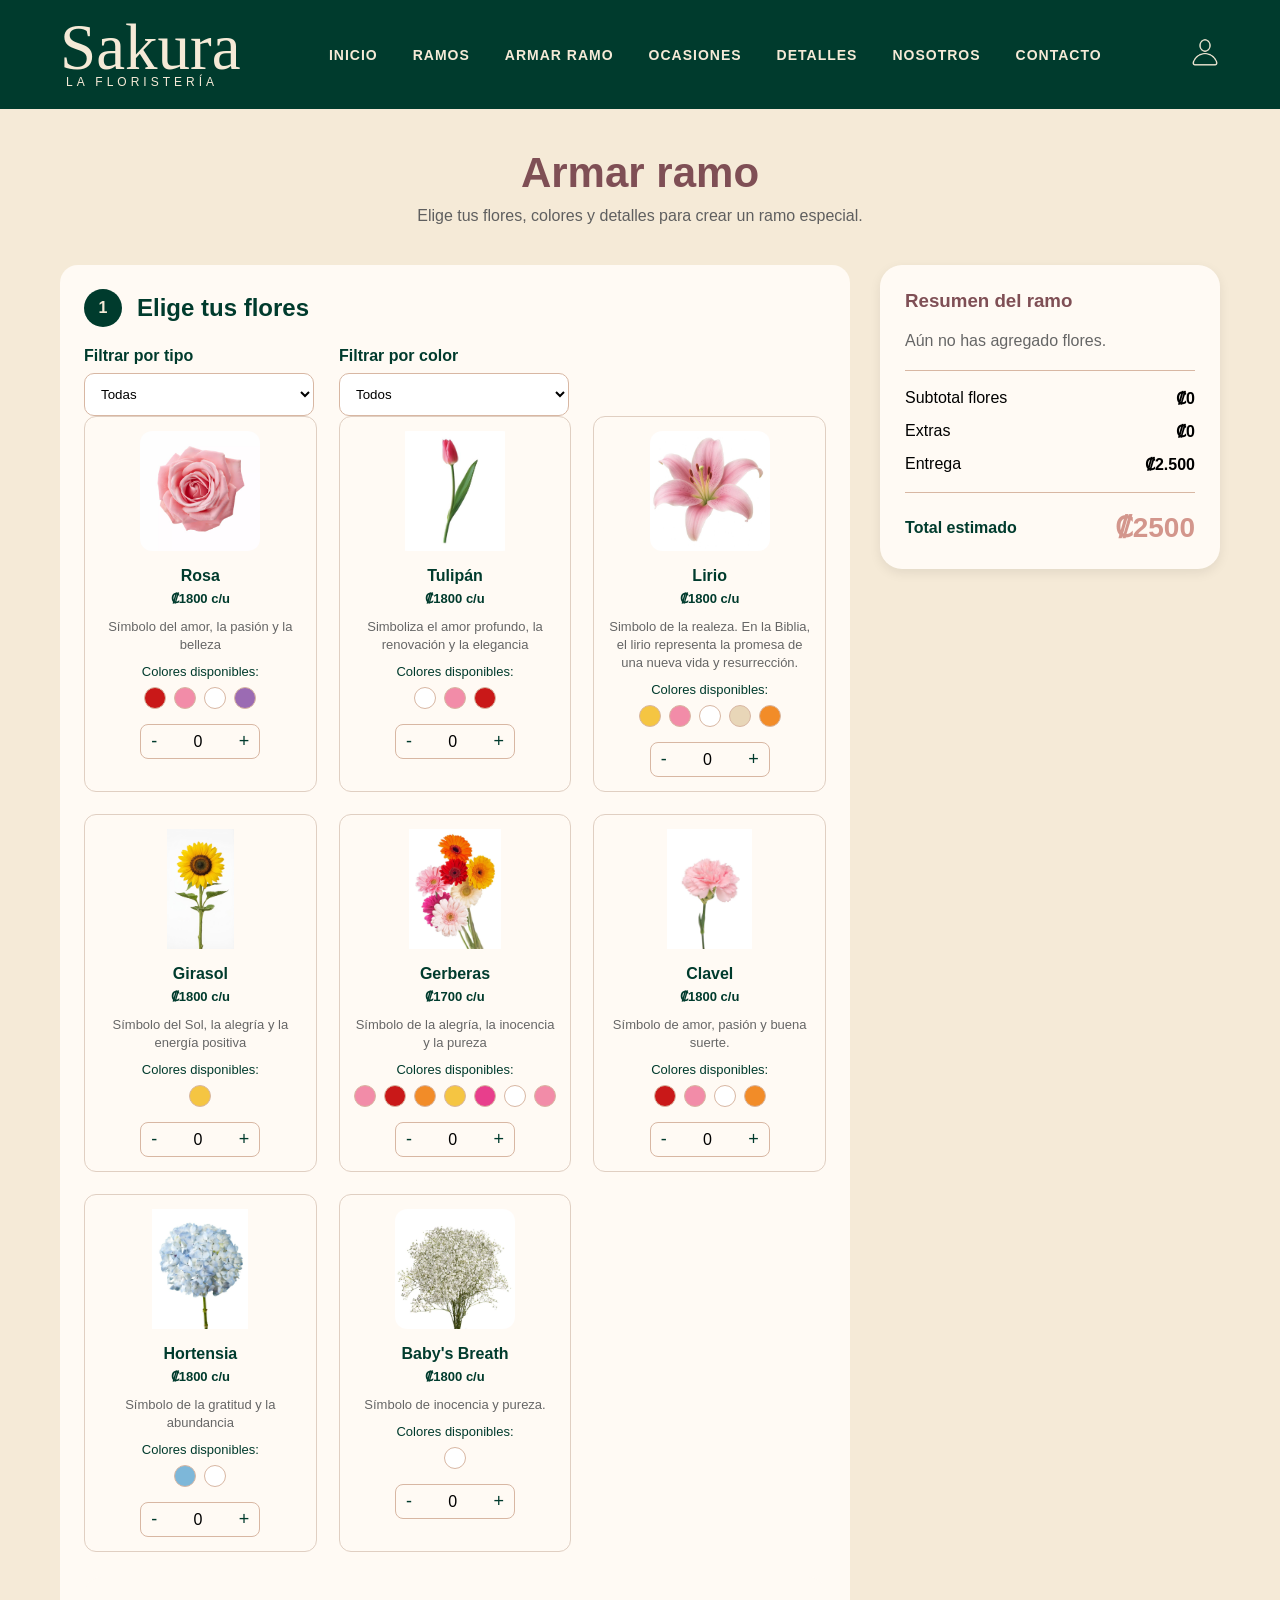
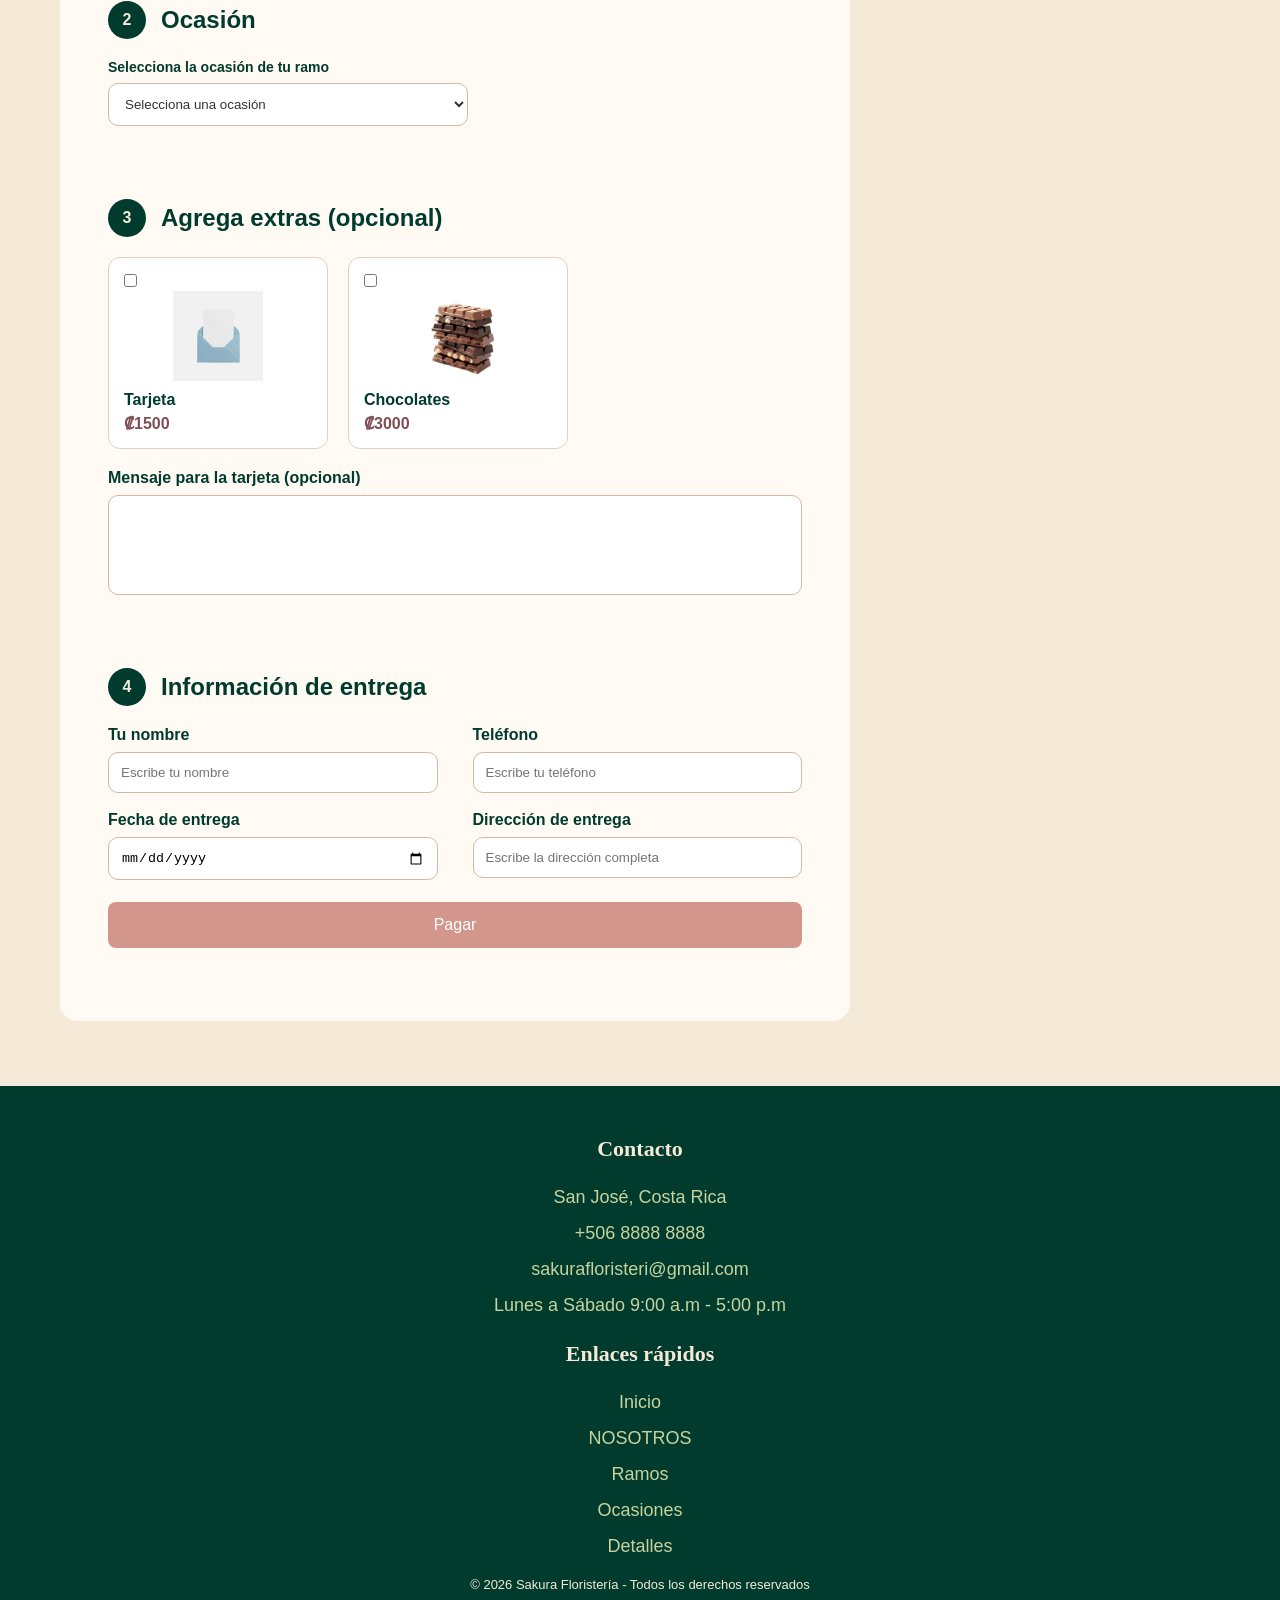
==== commit d5fed507: "pagar" ====
--- a/armar_Ramo.html
+++ b/armar_Ramo.html
@@ -224,7 +224,7 @@
 
                         </div>
 
-                        <button class="btn-pagar btn-pagar-entrega">
+                        <button id="btnPagar" class="btn-pagar btn-pagar-entrega">
                             Pagar
                         </button>
 
--- a/css/style.css
+++ b/css/style.css
@@ -478,7 +478,7 @@
     }
 
     .iconos {
-        display: none;
+        display: flex;
     }
 
     .cerezos {
--- a/css/footer.css
+++ b/css/footer.css
@@ -11,8 +11,12 @@
 .footer-contenido {
     display: flex;
     justify-content: center;
-    gap: 120px;
+    gap: 160px;
+    /*este margin esta separando el copiryth y los enclaces*/
     margin-bottom: 30px;
+}
+.footer-contacto {
+    margin-bottom: 25px;
 }
 
 /* Enlaces rápidos y contacto */
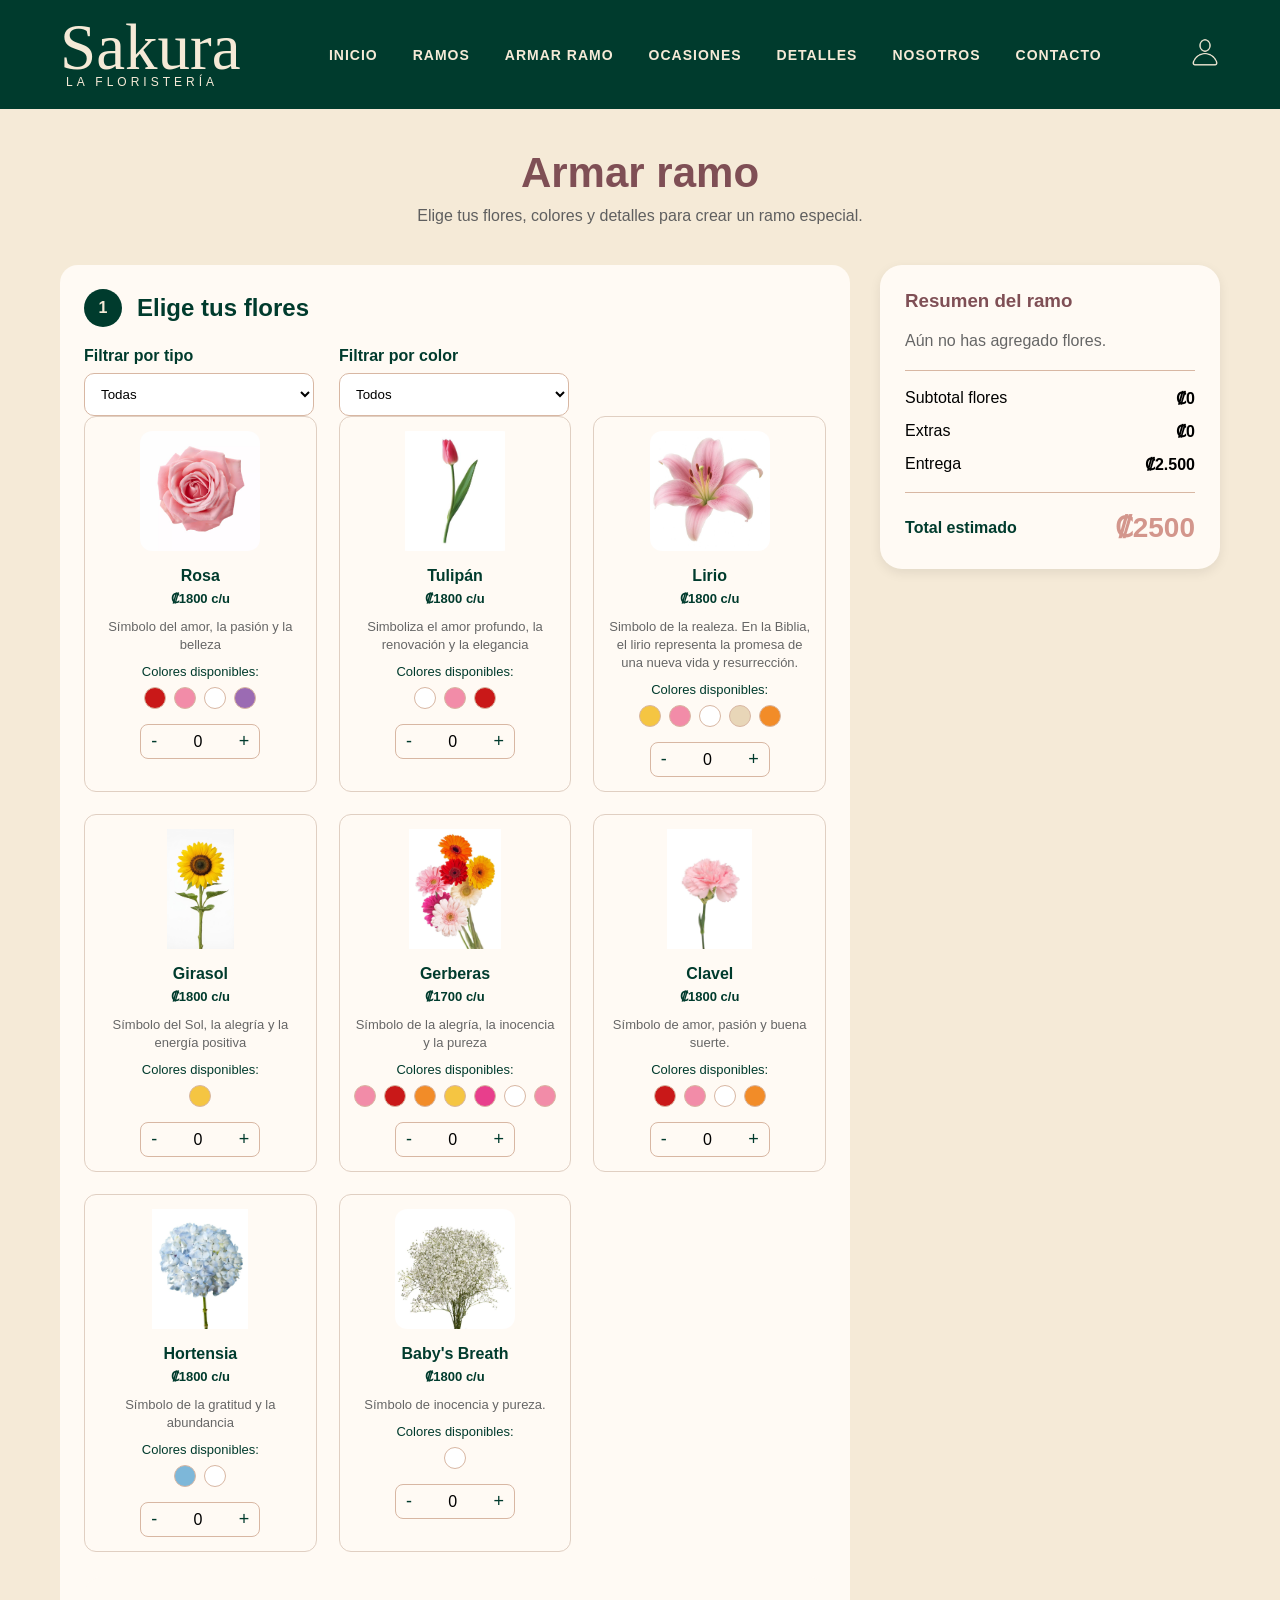
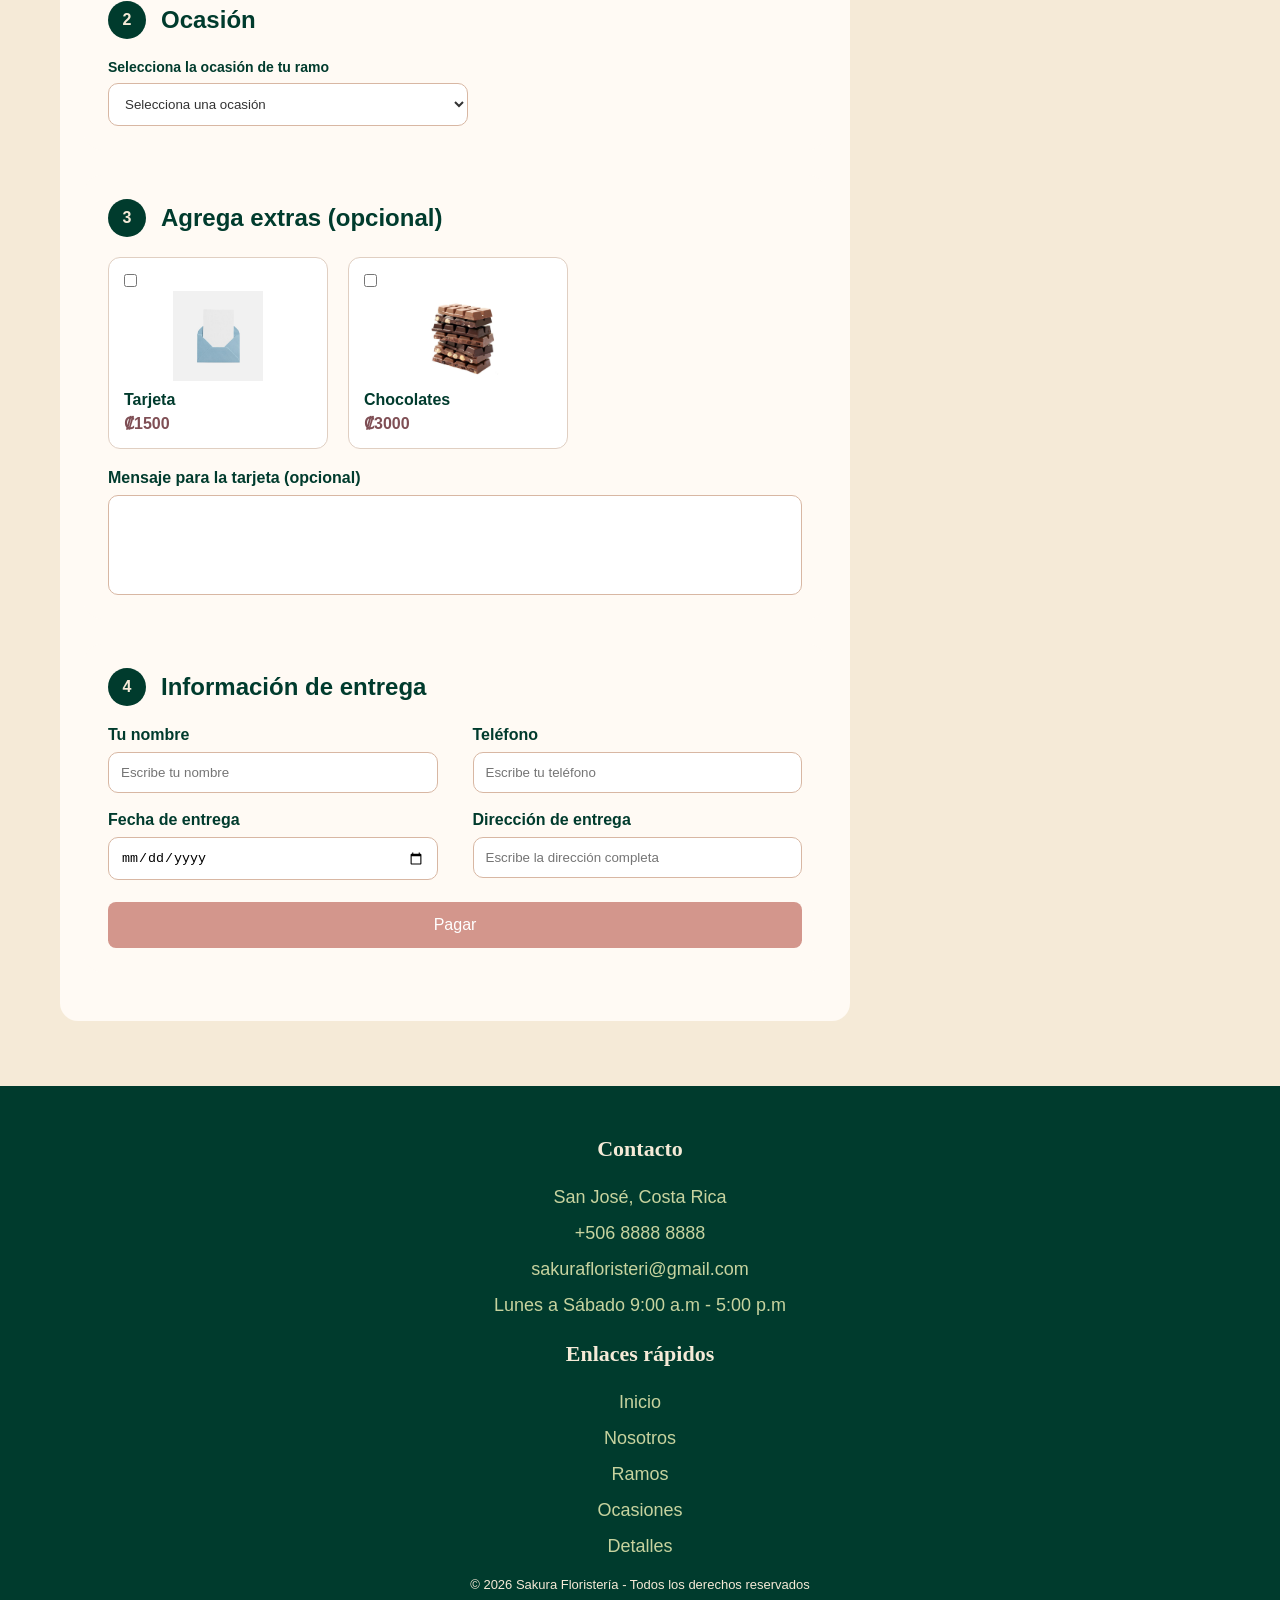
==== commit 9a34ee16: "n" ====
--- a/armar_Ramo.html
+++ b/armar_Ramo.html
@@ -300,7 +300,7 @@
 
             <h3>Enlaces rápidos</h3>
             <a href="index.html">Inicio</a>
-            <a href="index.html#nosotros">NOSOTROS</a>
+            <a href="index.html#nosotros">Nosotros</a>
             <a href="ramos.html">Ramos</a>
             <a href="ocasiones.html">Ocasiones</a>
             <a href="detalles.html">Detalles</a>
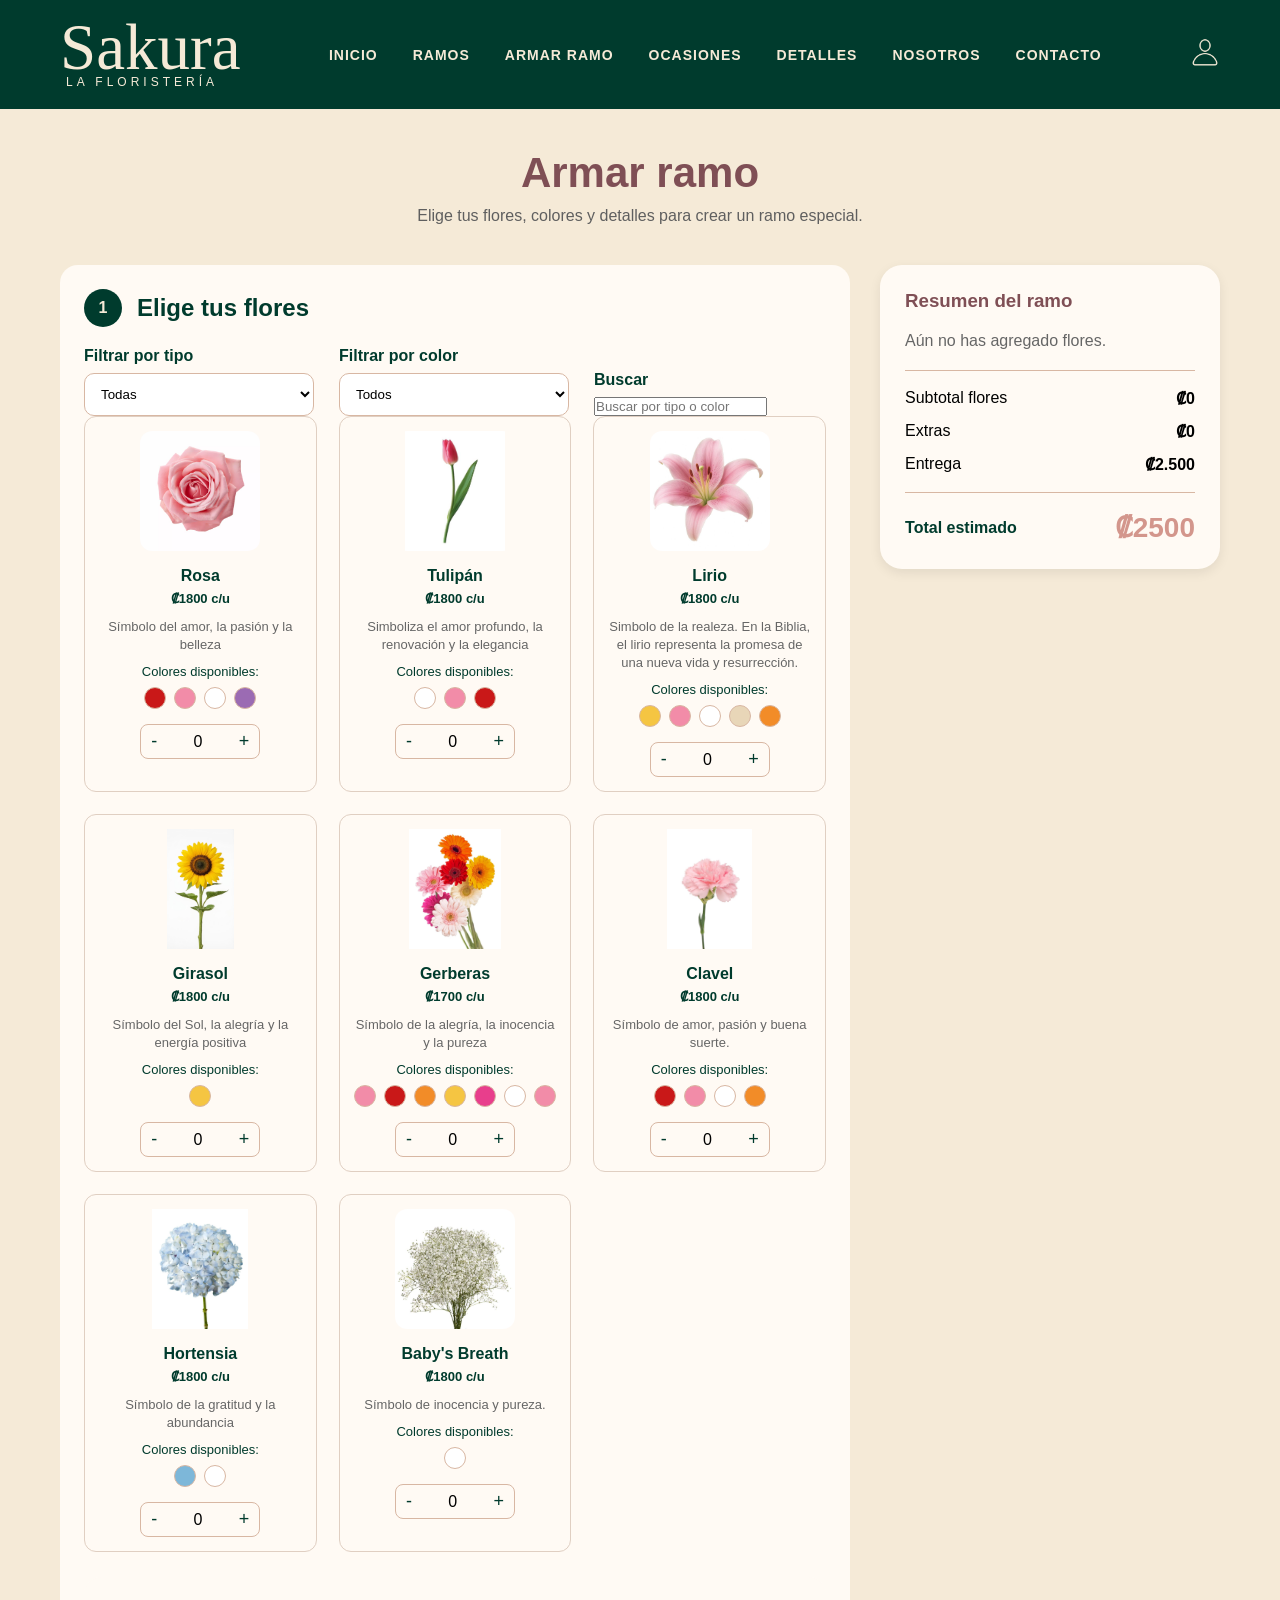
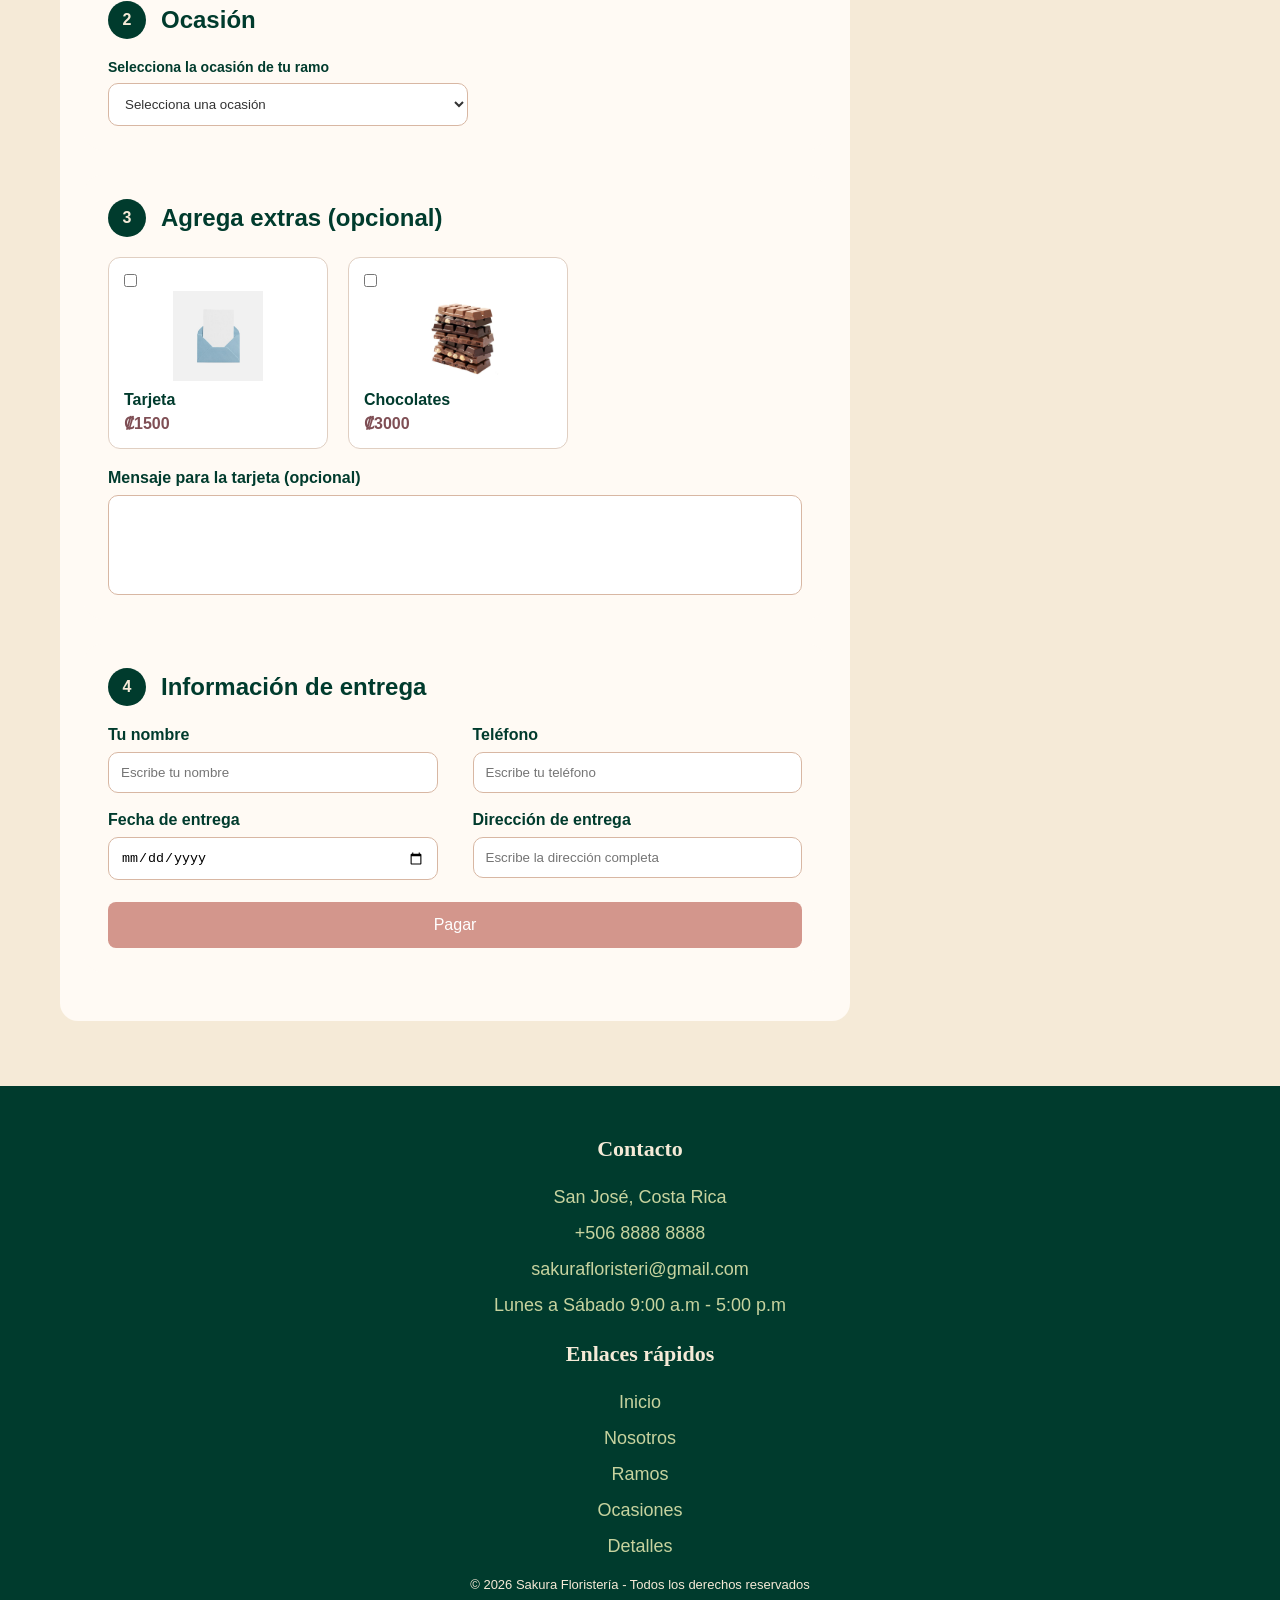
==== commit 6136b41f: "buscador" ====
--- a/armar_Ramo.html
+++ b/armar_Ramo.html
@@ -114,6 +114,11 @@
                             </select>
                         </div>
 
+                        <div class="campo-filtro">
+                            <label>Buscar</label>
+                            <input type="text" id="buscarFlor" placeholder="Buscar por tipo o color">
+                        </div>
+
                     </div>
                     <!-- AQUÍ SE VAN A CARGAR LAS FLORES DESDE JSON -->
                     <div id="contenedorFlores" class="contenedor-flores">
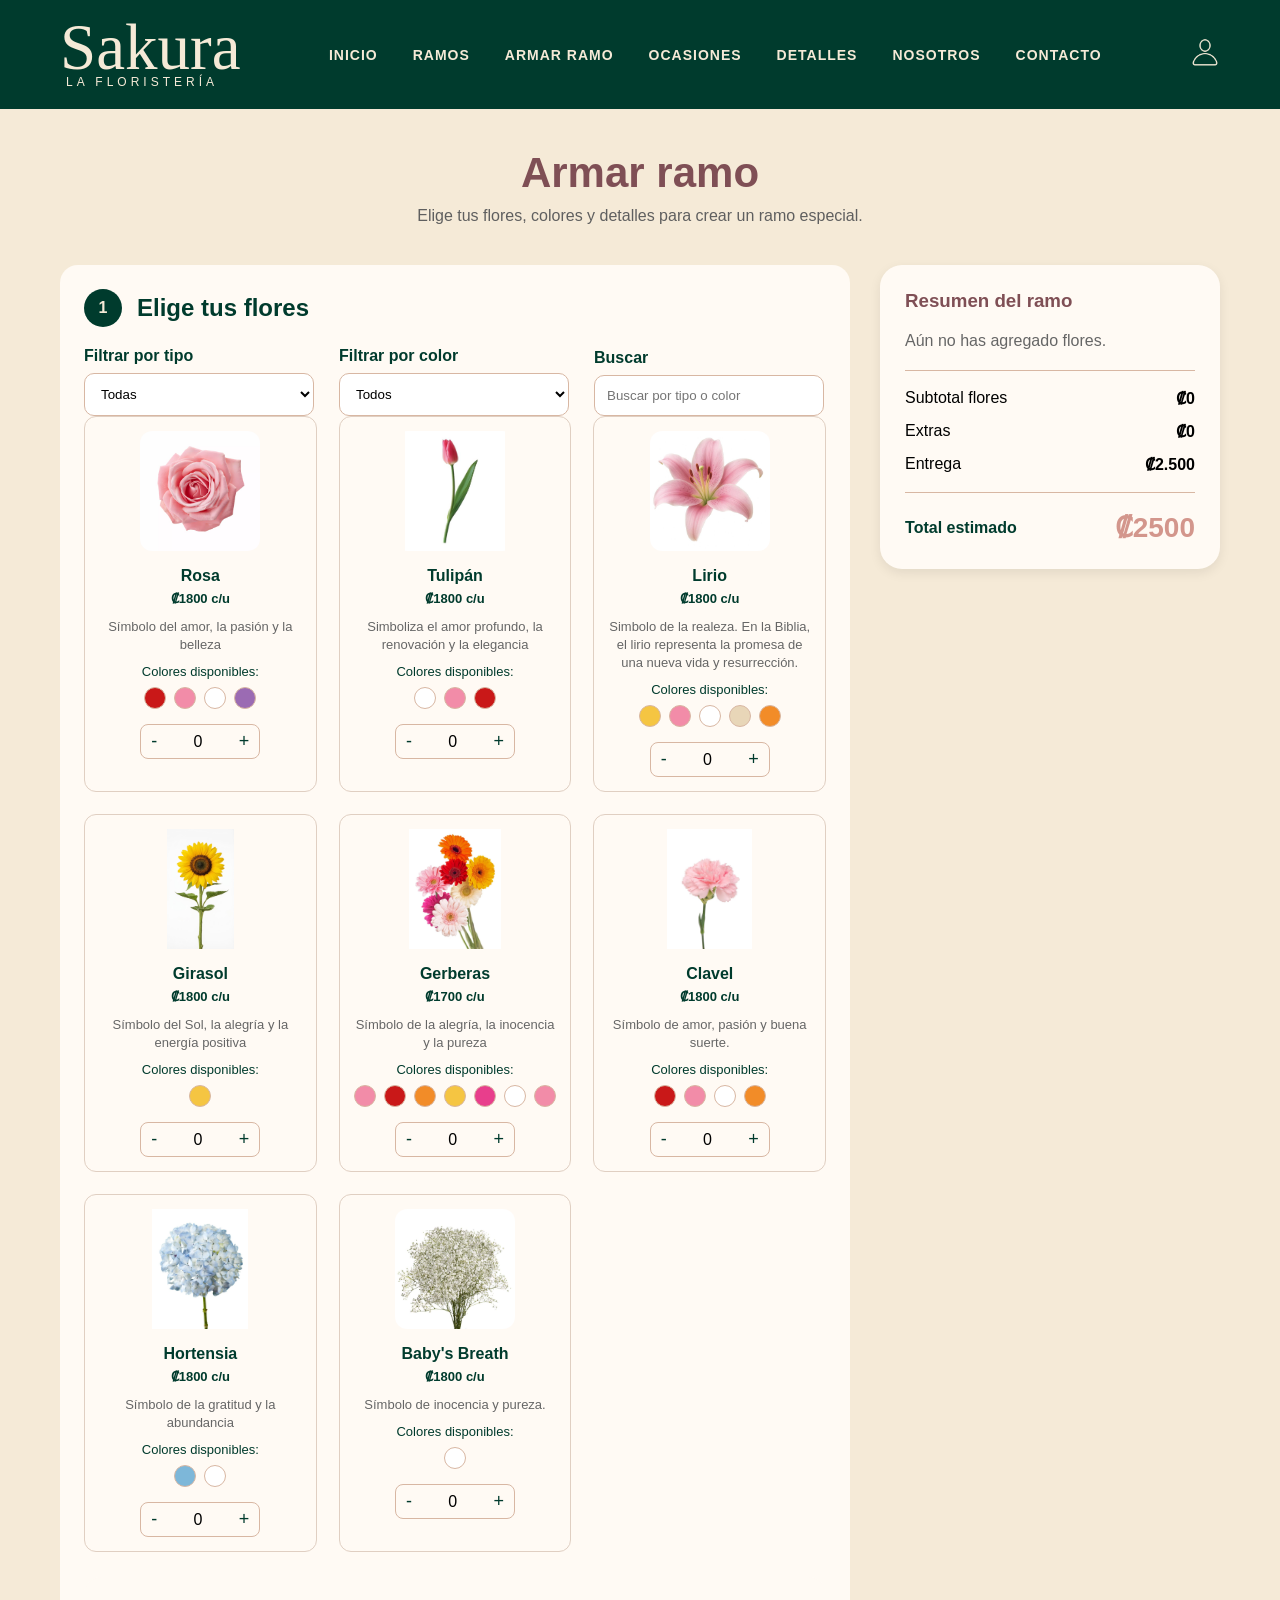
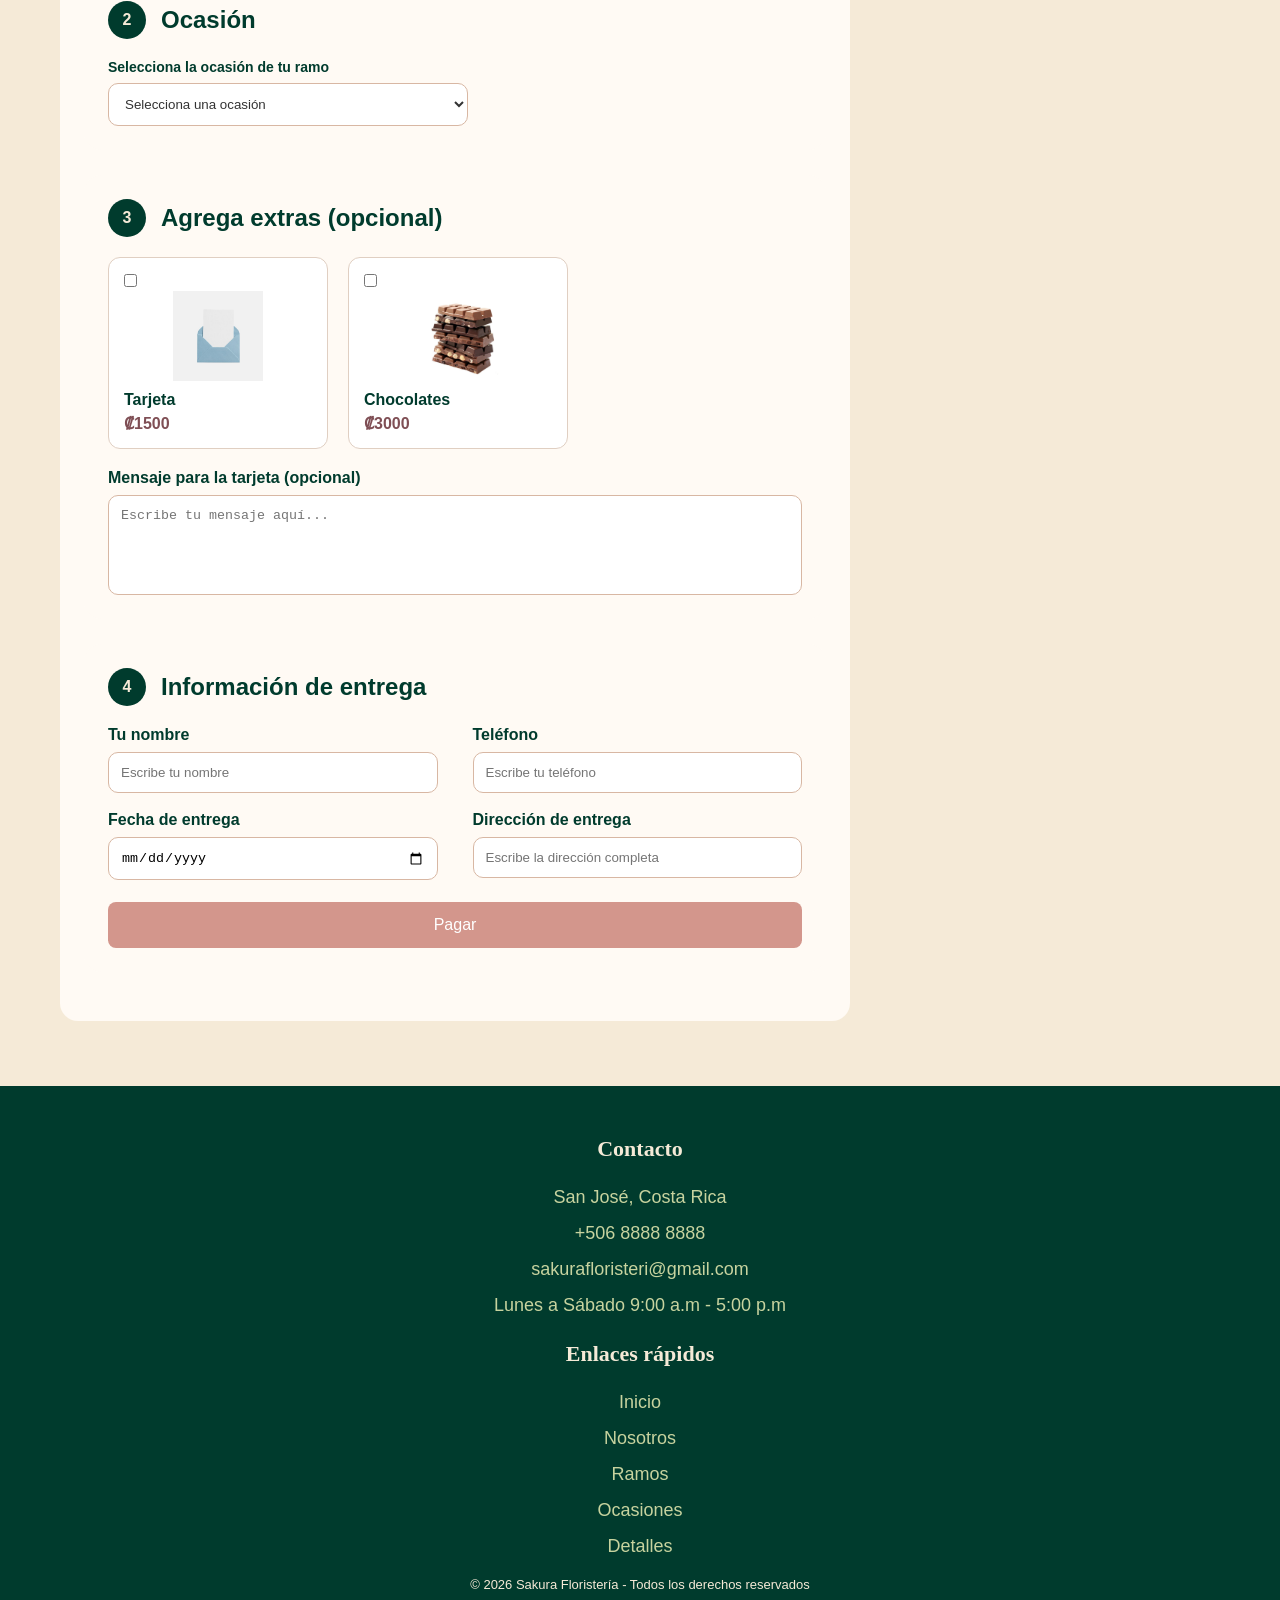
==== commit f5223f0a: "cambios" ====
--- a/armar_Ramo.html
+++ b/armar_Ramo.html
@@ -2,14 +2,30 @@
 <html lang="es">
 
 <head>
+    <!-- ===================================================== -->
+    <!-- CONFIGURACIÓN PRINCIPAL DE LA PÁGINA -->
+    <!-- ===================================================== -->
+    <!-- Esta parte no se ve directamente en la página.
+    Sirve para configurar idioma, caracteres, diseño responsivo,
+    archivos CSS y título de la pestaña. -->
+
     <meta charset="UTF-8">
+    <!-- Permite usar tildes, ñ y caracteres especiales. -->
+
     <meta name="viewport" content="width=device-width, initial-scale=1.0">
+    <!-- Hace que la página se adapte correctamente a celulares y tablets. -->
 
     <link rel="stylesheet" href="css/style.css">
+    <!-- Conecta el CSS general del sitio Sakura. -->
+
     <link rel="stylesheet" href="css/armar_Ramo.css">
+    <!-- Conecta el CSS específico de la página Armar Ramo. -->
+
     <link rel="stylesheet" href="css/footer.css">
-
-    <title> Armar Ramos | Sakura</title>
+    <!-- Conecta el CSS del pie de página. -->
+
+    <title>Armar Ramos | Sakura</title>
+    <!-- Texto que aparece en la pestaña del navegador. -->
 </head>
 
 <body>
@@ -17,220 +33,400 @@
     <!-- ===================================================== -->
     <!-- HEADER / BARRA DE NAVEGACIÓN -->
     <!-- ===================================================== -->
+    <!-- Este bloque se refleja en la parte superior de la página.
+    Contiene el logo, el menú de navegación y el icono de usuario. -->
 
     <header class="header">
 
         <!-- LOGO -->
+        <!-- Se refleja en la esquina superior izquierda de la página. -->
         <div class="logo">
             <h1>Sakura</h1>
+            <!-- Muestra el nombre principal de la floristería. -->
+
             <p>LA FLORISTERÍA</p>
+            <!-- Muestra el subtítulo debajo del logo. -->
         </div>
 
-        <!-- Checkbox oculto para abrir/cerrar el menú -->
+        <!-- MENÚ RESPONSIVO -->
+        <!-- Este checkbox ayuda a abrir y cerrar el menú en celular. -->
         <input type="checkbox" id="menu-toggle" class="menu-toggle">
 
-        <!-- Botón hamburguesa -->
+        <!-- BOTÓN HAMBURGUESA -->
+        <!-- Se refleja en pantallas pequeñas para abrir el menú. -->
         <label for="menu-toggle" class="menu-button">
             <span></span>
+            <!-- Línea 1 del botón hamburguesa. -->
+
             <span></span>
+            <!-- Línea 2 del botón hamburguesa. -->
+
             <span></span>
+            <!-- Línea 3 del botón hamburguesa. -->
         </label>
 
         <!-- MENÚ DE NAVEGACIÓN -->
+        <!-- Se refleja como los enlaces principales del sitio. -->
         <nav class="menu">
             <ul>
                 <li><a href="index.html">INICIO</a></li>
+                <!-- Lleva a la página principal. -->
+
                 <li><a href="ramos.html">RAMOS</a></li>
+                <!-- Lleva a la página de ramos prediseñados. -->
+
                 <li><a href="armar_Ramo.html">ARMAR RAMO</a></li>
+                <!-- Lleva a esta página de armar ramo. -->
+
                 <li><a href="ocasiones.html">OCASIONES</a></li>
+                <!-- Lleva a la página de ocasiones. -->
+
                 <li><a href="detalles.html">DETALLES</a></li>
-                <li><a href="#nosotros">NOSOTROS</a></li>
+                <!-- Lleva a la página de detalles. -->
+
+                <li><a href="index.html#nosotros">NOSOTROS</a></li>
+                <!-- Lleva a la sección Nosotros en la página principal. -->
+
                 <li><a href="#contacto">CONTACTO</a></li>
+                <!-- Baja directamente al footer/contacto de esta página. -->
             </ul>
         </nav>
 
-        <!-- ICONOS DEL MENÚ -->
+        <!-- ICONO DE USUARIO -->
+        <!-- Se refleja en la parte derecha del header. -->
         <div class="iconos">
             <a href="registro.html" class="icono-usuario">
+                <!-- Lleva a la página de registro. -->
+
                 <img src="assets/images/person.png" alt="Ir al registro">
+                <!-- Imagen del icono de usuario. -->
             </a>
         </div>
 
     </header>
 
-    <!-- PAGINA RAMOS -->
+    <!-- ===================================================== -->
+    <!-- CONTENIDO PRINCIPAL DE ARMAR RAMO -->
+    <!-- ===================================================== -->
+    <!-- Este bloque contiene toda la página donde el usuario
+    puede elegir flores, colores, extras, datos de entrega
+    y ver el resumen del ramo. -->
+
     <main class="armar-ramo">
 
+        <!-- ===================================================== -->
         <!-- TÍTULO DE LA PÁGINA -->
+        <!-- ===================================================== -->
+        <!-- Se refleja en la parte superior del contenido principal. -->
+
         <section class="titulo-armar">
             <h2>Armar ramo</h2>
+            <!-- Título grande de la página. -->
+
             <p>Elige tus flores, colores y detalles para crear un ramo especial.</p>
+            <!-- Texto descriptivo debajo del título. -->
         </section>
 
+        <!-- ===================================================== -->
         <!-- CONTENEDOR PRINCIPAL -->
+        <!-- ===================================================== -->
+        <!-- Divide el contenido en dos partes:
+        lado izquierdo con opciones y lado derecho con resumen. -->
+
         <section class="contenedor-armar">
 
+            <!-- ===================================================== -->
             <!-- LADO IZQUIERDO: FLORES Y OPCIONES -->
+            <!-- ===================================================== -->
+            <!-- Aquí se muestran los filtros, flores, ocasión,
+            extras e información de entrega. -->
+
             <div class="zona-productos">
 
-                <!-- FILTROS -->
+                <!-- ===================================================== -->
                 <!-- SECCIÓN 1: ELEGIR FLORES -->
+                <!-- ===================================================== -->
+                <!-- Esta sección se refleja como el primer bloque donde
+                el usuario puede filtrar, buscar y seleccionar flores. -->
+
                 <div class="bloque-armar">
 
                     <div class="titulo-bloque">
                         <span>1</span>
+                        <!-- Número de la sección. -->
+
                         <h3>Elige tus flores</h3>
+                        <!-- Título de la primera sección. -->
                     </div>
 
+                    <!-- FILTROS Y BUSCADOR -->
+                    <!-- Se reflejan encima de las tarjetas de flores. -->
                     <div class="filtros-armar">
 
                         <div class="campo-filtro">
                             <label>Filtrar por tipo</label>
+                            <!-- Texto que indica que este filtro es por tipo de flor. -->
+
                             <select id="filtroTipo">
+                                <!-- JavaScript usa este id para filtrar por tipo. -->
+
                                 <option value="Todas">Todas</option>
+                                <!-- Muestra todas las flores. -->
+
                                 <option value="Rosa">Rosas</option>
+                                <!-- Filtra rosas. -->
+
                                 <option value="Tulipán">Tulipanes</option>
+                                <!-- Filtra tulipanes. -->
+
                                 <option value="Lirio">Lirios</option>
+                                <!-- Filtra lirios. -->
+
                                 <option value="Gerberas">Gerberas</option>
+                                <!-- Filtra gerberas. -->
+
                                 <option value="Hortensia">Hortensias</option>
+                                <!-- Filtra hortensias. -->
+
                                 <option value="Girasol">Girasoles</option>
+                                <!-- Filtra girasoles. -->
+
                                 <option value="Clavel">Claveles</option>
+                                <!-- Filtra claveles. -->
+
                                 <option value="Baby's Breath">Baby's Breath</option>
+                                <!-- Filtra Baby's Breath. -->
                             </select>
                         </div>
 
                         <div class="campo-filtro">
                             <label>Filtrar por color</label>
+                            <!-- Texto que indica que este filtro es por color. -->
+
                             <select id="filtroColor">
+                                <!-- JavaScript usa este id para filtrar por color. -->
+
                                 <option value="Todos">Todos</option>
+                                <!-- Muestra todos los colores. -->
+
                                 <option value="Rojo">Rojo</option>
+                                <!-- Filtra flores rojas. -->
+
                                 <option value="Rosado">Rosado</option>
+                                <!-- Filtra flores rosadas. -->
+
                                 <option value="Blanco">Blanco</option>
+                                <!-- Filtra flores blancas. -->
+
                                 <option value="Amarillo">Amarillo</option>
+                                <!-- Filtra flores amarillas. -->
+
                                 <option value="Naranja">Naranja</option>
+                                <!-- Filtra flores naranjas. -->
+
                                 <option value="Morado">Morado</option>
+                                <!-- Filtra flores moradas. -->
+
                                 <option value="Beige">Beige</option>
+                                <!-- Filtra flores beige. -->
+
                                 <option value="Celeste">Celeste</option>
+                                <!-- Filtra flores celestes. -->
                             </select>
                         </div>
 
                         <div class="campo-filtro">
                             <label>Buscar</label>
+                            <!-- Texto que indica que aquí se puede buscar. -->
+
                             <input type="text" id="buscarFlor" placeholder="Buscar por tipo o color">
+                            <!-- Campo de búsqueda.
+                            JavaScript lo usa para buscar flores por nombre o color. -->
                         </div>
 
                     </div>
-                    <!-- AQUÍ SE VAN A CARGAR LAS FLORES DESDE JSON -->
+
+                    <!-- CONTENEDOR DE FLORES -->
+                    <!-- Aquí JavaScript carga las tarjetas de flores desde el JSON. -->
                     <div id="contenedorFlores" class="contenedor-flores">
-                        <!-- JavaScript va poner aquí las tarjetas -->
+                        <!-- JavaScript va a poner aquí las tarjetas de las flores. -->
                     </div>
 
+                    <!-- ===================================================== -->
                     <!-- SECCIÓN 2: OCASIÓN -->
+                    <!-- ===================================================== -->
+                    <!-- Se refleja debajo de las flores.
+                    Permite escoger la ocasión del ramo. -->
+
                     <div class="bloque-armar">
 
                         <div class="titulo-bloque">
                             <span>2</span>
+                            <!-- Número de la sección. -->
+
                             <h3>Ocasión</h3>
+                            <!-- Título visible de la sección. -->
                         </div>
 
                         <div class="campo-ocasion">
                             <label for="ocasion">Selecciona la ocasión de tu ramo</label>
+                            <!-- Texto encima del select de ocasión. -->
 
                             <select id="ocasion">
+                                <!-- Select para elegir la ocasión del ramo. -->
+
                                 <option value="">Selecciona una ocasión</option>
+                                <!-- Opción inicial. -->
+
                                 <option value="Cumpleaños">Cumpleaños</option>
+                                <!-- Opción cumpleaños. -->
+
                                 <option value="Aniversario">Aniversario</option>
+                                <!-- Opción aniversario. -->
+
                                 <option value="Graduación">Graduación</option>
+                                <!-- Opción graduación. -->
+
                                 <option value="Amor">Amor</option>
+                                <!-- Opción amor. -->
+
                                 <option value="Agradecimiento">Agradecimiento</option>
+                                <!-- Opción agradecimiento. -->
+
                                 <option value="Otro">Otro</option>
+                                <!-- Opción otro. -->
                             </select>
                         </div>
 
                     </div>
 
+                    <!-- ===================================================== -->
                     <!-- SECCIÓN 3: EXTRAS -->
+                    <!-- ===================================================== -->
+                    <!-- Se refleja debajo de la ocasión.
+                    Permite agregar tarjeta o chocolates al pedido. -->
+
                     <div class="bloque-armar">
 
                         <div class="titulo-bloque">
                             <span>3</span>
+                            <!-- Número de la sección. -->
+
                             <h3>Agrega extras (opcional)</h3>
+                            <!-- Título visible de extras. -->
                         </div>
 
                         <div class="contenedor-extras">
-
-                            <!-- Tarjeta -->
+                            <!-- Contenedor donde están las tarjetas de extras. -->
+
+                            <!-- TARJETA -->
+                            <!-- Extra que suma ₡1500 al resumen cuando se marca. -->
                             <div class="extra-card">
 
                                 <input type="checkbox" id="tarjeta">
+                                <!-- Checkbox que JavaScript usa para saber si se agregó tarjeta. -->
 
                                 <img src="assets/images/tarjeta.jpg" alt="Tarjeta">
+                                <!-- Imagen del extra tarjeta. -->
 
                                 <h4>Tarjeta</h4>
+                                <!-- Nombre visible del extra. -->
 
                                 <p>₡1500</p>
+                                <!-- Precio visible del extra. -->
 
                             </div>
 
-                            <!-- Chocolates -->
+                            <!-- CHOCOLATES -->
+                            <!-- Extra que suma ₡3000 al resumen cuando se marca. -->
                             <div class="extra-card">
 
                                 <input type="checkbox" id="chocolates">
+                                <!-- Checkbox que JavaScript usa para saber si se agregaron chocolates. -->
 
                                 <img src="assets/images/chocolate.jpg" alt="Chocolates">
+                                <!-- Imagen del extra chocolates. -->
 
                                 <h4>Chocolates</h4>
+                                <!-- Nombre visible del extra. -->
 
                                 <p>₡3000</p>
+                                <!-- Precio visible del extra. -->
 
                             </div>
 
                         </div>
 
-                        <!-- Mensaje -->
+                        <!-- MENSAJE PARA TARJETA -->
+                        <!-- Se refleja como una caja de texto para escribir un mensaje. -->
                         <div class="mensaje-tarjeta">
 
                             <label>Mensaje para la tarjeta (opcional)</label>
-
-                            <textarea placeholder="Escribe tu mensaje aquí...">
-                            </textarea>
+                            <!-- Texto que indica para qué sirve el textarea. -->
+
+                            <textarea placeholder="Escribe tu mensaje aquí..."></textarea>
+                            <!-- Caja donde el usuario puede escribir el mensaje. -->
                         </div>
                     </div>
 
+                    <!-- ===================================================== -->
                     <!-- SECCIÓN 4: INFORMACIÓN DE ENTREGA -->
+                    <!-- ===================================================== -->
+                    <!-- Se refleja debajo de extras.
+                    Permite ingresar datos para entregar el pedido. -->
+
                     <div class="bloque-armar">
 
                         <div class="titulo-bloque">
                             <span>4</span>
+                            <!-- Número de la sección. -->
+
                             <h3>Información de entrega</h3>
+                            <!-- Título visible de la sección de entrega. -->
                         </div>
 
                         <div class="form-entrega">
+                            <!-- Contenedor de todos los campos de entrega. -->
 
                             <div class="campo-entrega">
                                 <label>Tu nombre</label>
+                                <!-- Texto encima del campo de nombre. -->
+
                                 <input type="text" placeholder="Escribe tu nombre">
+                                <!-- Campo para escribir el nombre. -->
                             </div>
 
                             <div class="campo-entrega">
                                 <label>Teléfono</label>
+                                <!-- Texto encima del campo de teléfono. -->
+
                                 <input type="text" placeholder="Escribe tu teléfono">
+                                <!-- Campo para escribir el teléfono. -->
                             </div>
 
                             <div class="campo-entrega">
                                 <label>Fecha de entrega</label>
+                                <!-- Texto encima del campo de fecha. -->
+
                                 <input type="date">
+                                <!-- Campo tipo calendario para escoger fecha. -->
                             </div>
 
                             <div class="campo-entrega">
                                 <label>Dirección de entrega</label>
+                                <!-- Texto encima del campo de dirección. -->
+
                                 <input type="text" placeholder="Escribe la dirección completa">
+                                <!-- Campo para escribir dirección. -->
                             </div>
 
                         </div>
 
                         <button id="btnPagar" class="btn-pagar btn-pagar-entrega">
+                            <!-- Botón que JavaScript usa para revisar registro y realizar pago. -->
+
                             Pagar
+                            <!-- Texto visible del botón. -->
                         </button>
 
                     </div>
@@ -238,42 +434,73 @@
                 </div>
             </div>
 
-            <!-- LADO DERECHO: RESUMEN -->
+            <!-- ===================================================== -->
+            <!-- LADO DERECHO: RESUMEN DEL RAMO -->
+            <!-- ===================================================== -->
+            <!-- Se refleja en el lado derecho de la página.
+            Muestra flores seleccionadas, subtotal, extras,
+            entrega y total estimado. -->
+
             <aside class="resumen-ramo">
 
                 <h3>Resumen del ramo</h3>
-
-                <!-- Aquí JavaScript va agregar las flores -->
+                <!-- Título del resumen. -->
+
                 <div id="listaResumen">
+                    <!-- Aquí JavaScript coloca las flores seleccionadas. -->
 
                     <p class="mensaje-vacio">
+                        <!-- Mensaje inicial cuando no se han agregado flores. -->
+
                         Aún no has agregado flores.
                     </p>
 
                 </div>
 
                 <div class="linea-resumen"></div>
+                <!-- Línea decorativa para separar contenido. -->
 
                 <div class="fila-total">
+                    <!-- Fila donde se muestra el subtotal de flores. -->
+
                     <span>Subtotal flores</span>
+                    <!-- Texto de subtotal. -->
+
                     <strong id="subtotalFlores">₡0</strong>
+                    <!-- JavaScript actualiza aquí el subtotal de flores. -->
                 </div>
 
                 <div class="fila-total">
+                    <!-- Fila donde se muestra el total de extras. -->
+
                     <span>Extras</span>
+                    <!-- Texto de extras. -->
+
                     <strong id="totalExtras">₡0</strong>
+                    <!-- JavaScript actualiza aquí el total de extras. -->
                 </div>
 
                 <div class="fila-total">
+                    <!-- Fila donde se muestra el costo de entrega. -->
+
                     <span>Entrega</span>
+                    <!-- Texto de entrega. -->
+
                     <strong>₡2.500</strong>
+                    <!-- Costo fijo de entrega visible. -->
                 </div>
 
                 <div class="linea-resumen"></div>
+                <!-- Línea decorativa antes del total final. -->
 
                 <div class="total-final">
+                    <!-- Fila del total final. -->
+
                     <span>Total estimado</span>
+                    <!-- Texto del total. -->
+
                     <strong id="totalGeneral">₡0</strong>
+                    <!-- JavaScript actualiza aquí el total general. -->
                 </div>
 
             </aside>
@@ -281,44 +508,87 @@
         </section>
 
     </main>
+
     <!-- ===================================================== -->
     <!-- FOOTER -->
     <!-- ===================================================== -->
+    <!-- Este bloque se refleja en la parte inferior de la página.
+    Contiene información de contacto, enlaces rápidos y copyright. -->
 
     <footer class="footer">
 
         <!-- ===================================================== -->
         <!-- INFORMACIÓN DE CONTACTO -->
         <!-- ===================================================== -->
+        <!-- Se refleja en el footer.
+        Muestra dirección, teléfono, correo y horario. -->
+
         <div id="contacto" class="footer-contacto">
 
             <h3>Contacto</h3>
+            <!-- Título de la sección de contacto. -->
 
             <p>San José, Costa Rica</p>
+            <!-- Ubicación de la floristería. -->
+
             <p>+506 8888 8888</p>
+            <!-- Teléfono de contacto. -->
+
             <p>sakurafloristeri@gmail.com</p>
+            <!-- Correo de contacto. -->
+
             <p>Lunes a Sábado 9:00 a.m - 5:00 p.m</p>
+            <!-- Horario de atención. -->
         </div>
 
-        <!-- ENLACES -->
+        <!-- ===================================================== -->
+        <!-- ENLACES RÁPIDOS -->
+        <!-- ===================================================== -->
+        <!-- Se refleja en el footer como accesos directos
+        a otras páginas del sitio. -->
+
         <div class="footer-links">
 
             <h3>Enlaces rápidos</h3>
+            <!-- Título de los enlaces. -->
+
             <a href="index.html">Inicio</a>
+            <!-- Enlace a inicio. -->
+
             <a href="index.html#nosotros">Nosotros</a>
+            <!-- Enlace a Nosotros. -->
+
             <a href="ramos.html">Ramos</a>
+            <!-- Enlace a Ramos. -->
+
             <a href="ocasiones.html">Ocasiones</a>
+            <!-- Enlace a Ocasiones. -->
+
             <a href="detalles.html">Detalles</a>
+            <!-- Enlace a Detalles. -->
+
         </div>
 
-
+        <!-- ===================================================== -->
         <!-- COPYRIGHT -->
+        <!-- ===================================================== -->
+        <!-- Se refleja al final del footer. -->
+
         <p class="copy">
             © 2026 Sakura Floristería - Todos los derechos reservados
         </p>
+
     </footer>
 
+    <!-- ===================================================== -->
+    <!-- CONEXIÓN CON JAVASCRIPT -->
+    <!-- ===================================================== -->
+    <!-- Este script conecta la página HTML con armar_Ramo.js.
+    Gracias a esto se cargan las flores, filtros, resumen,
+    localStorage y botón pagar. -->
+
     <script src="js/armar_Ramo.js"></script>
+
 </body>
 
 </html>
--- a/css/armar_Ramo.css
+++ b/css/armar_Ramo.css
@@ -1,593 +1,1332 @@
-/* =========================
+/*=====================================================
 PÁGINA ARMAR RAMO
-========================= */
+=====================================================*/
+/* Este bloque corresponde a toda la página Armar Ramo.
+Se refleja como el fondo general y el espaciado principal
+de toda la sección. */
 
 .armar-ramo {
+
+    /* Color beige claro de fondo de toda la página */
     background-color: #f5ead7;
+
+    /* Espacio interno alrededor de todo el contenido */
     padding: 40px 60px;
+
+    /* Fuente principal utilizada en la página */
     font-family: Arial, sans-serif;
 }
 
-/* Título */
+
+/*=====================================================
+TÍTULO PRINCIPAL DE LA PÁGINA
+=====================================================*/
+/* Este bloque se refleja en la parte superior de la página,
+donde aparece el título "Armar ramo". */
+
 .titulo-armar {
+
+    /* Centra horizontalmente el título y el texto */
     text-align: center;
+
+    /* Agrega espacio debajo del título */
     margin-bottom: 40px;
 }
 
 .titulo-armar h2 {
+
+    /* Color del título principal */
     color: #7f4f55;
+
+    /* Tamaño del texto */
     font-size: 42px;
+
+    /* Espacio debajo del título */
     margin-bottom: 10px;
 }
 
 .titulo-armar p {
+
+    /* Color del texto descriptivo */
     color: #5f5f5f;
+
+    /* Tamaño del texto */
     font-size: 16px;
 }
 
-/* Contenedor principal */
+
+/*=====================================================
+CONTENEDOR PRINCIPAL
+=====================================================*/
+/* Este bloque divide la página en dos partes:
+flores a la izquierda y resumen a la derecha. */
+
 .contenedor-armar {
+
+    /* Coloca los elementos uno al lado del otro */
     display: flex;
+
+    /* Espacio entre ambas columnas */
     gap: 30px;
+
+    /* Alinea ambos bloques desde arriba */
     align-items: flex-start;
 }
 
-/* Lado izquierdo */
+
+/*=====================================================
+LADO IZQUIERDO
+=====================================================*/
+/* Este bloque corresponde a toda la zona donde aparecen
+flores, filtros, extras e información de entrega. */
+
 .zona-productos {
+
+    /* Ocupa el 70% del ancho total */
     width: 70%;
 }
 
-/* Filtros y personalización */
+
+/*=====================================================
+FILTROS Y PERSONALIZACIÓN
+=====================================================*/
+/* Este bloque corresponde a los cuadros blancos donde
+se colocan filtros y opciones de personalización. */
+
 .filtros,
 .personalizar {
+
+    /* Color de fondo blanco crema */
     background-color: #fffaf4;
+
+    /* Espacio interno */
     padding: 20px;
+
+    /* Bordes redondeados */
     border-radius: 18px;
+
+    /* Espacio debajo del bloque */
     margin-bottom: 25px;
 }
 
 .filtros h3,
 .personalizar h3 {
+
+    /* Color de los títulos */
     color: #7f4f55;
+
+    /* Espacio debajo del título */
     margin-bottom: 15px;
 }
 
+
+/*=====================================================
+SELECT GENERALES
+=====================================================*/
+/* Este estilo se aplica a todos los select de la página. */
+
 select {
+
+    /* Ocupa todo el ancho disponible */
     width: 100%;
+
+    /* Espacio interno */
     padding: 12px;
+
+    /* Borde del select */
     border: 1px solid #d8b7a3;
+
+    /* Bordes redondeados */
     border-radius: 10px;
+
+    /* Fondo blanco */
     background-color: white;
 }
 
-/* Tarjetas de flores */
+
+/*=====================================================
+CONTENEDOR DE FLORES
+=====================================================*/
+/* Este bloque organiza las tarjetas de flores en forma
+de cuadrícula. Se refleja en la sección "Elige tus flores". */
+
 .contenedor-flores {
+
+    /* Activa Grid */
     display: grid;
+
+    /* Muestra 3 columnas */
     grid-template-columns: repeat(3, 1fr);
+
+    /* Espacio entre tarjetas */
     gap: 22px;
+
+    /* Espacio debajo del contenedor */
     margin-bottom: 25px;
 }
 
-/* Tarjeta más compacta */
+
+/*=====================================================
+TARJETA DE CADA FLOR
+=====================================================*/
+/* Este bloque corresponde a cada tarjeta individual
+de las flores. */
+
 .tarjeta-flor {
+
+    /* Fondo blanco */
     background-color: #fffaf4;
+
+    /* Borde suave */
     border: 1px solid #e0cfc2;
+
+    /* Bordes redondeados */
     border-radius: 12px;
+
+    /* Espacio interno */
     padding: 14px;
+
+    /* Centra todo el contenido */
     text-align: center;
+
+    /* Sin sombra */
     box-shadow: none;
 }
-/* Imagen de cada flor más pequeña */
+
+
+/*=====================================================
+IMAGEN DE LA FLOR
+=====================================================*/
+/* Se refleja en la imagen principal de cada tarjeta. */
+
 .tarjeta-flor img {
+
+    /* Ancho fijo */
     width: 120px;
+
+    /* Alto fijo */
     height: 120px;
+
+    /* Ajusta la imagen sin deformarla */
     object-fit: contain;
+
+    /* Bordes redondeados */
     border-radius: 12px;
+
+    /* Espacio inferior */
     margin-bottom: 12px;
 }
 
-/* Título más pequeño */
+
+/*=====================================================
+NOMBRE DE LA FLOR
+=====================================================*/
+
 .tarjeta-flor h4 {
+
+    /* Color del nombre */
     color: #003b2d;
+
+    /* Tamaño del texto */
     font-size: 16px;
+
+    /* Espacio inferior */
     margin-bottom: 6px;
 }
-/* Precio más pequeño */
+
+
+/*=====================================================
+PRECIO DE LA FLOR
+=====================================================*/
+
 .precio {
+
+    /* Color del precio */
     color: #003b2d;
+
+    /* Tamaño del texto */
     font-size: 13px;
+
+    /* Negrita */
     font-weight: bold;
+
+    /* Espacio inferior */
     margin-bottom: 12px;
 }
-/* Texto antes de los colores */
+
+
+/*=====================================================
+TEXTO "COLORES DISPONIBLES"
+=====================================================*/
+
 .texto-colores {
+
+    /* Tamaño del texto */
     font-size: 13px;
+
+    /* Color del texto */
     color: #003b2d;
+
+    /* Espacio inferior */
     margin-bottom: 8px;
 }
 
-/* Colores */
-.colores {
-    display: flex;
-    flex-wrap: wrap;
-    gap: 8px;
-    justify-content: center;
-    margin-bottom: 15px;
-}
-
-/* Botones de colores como circulitos */
-.colores button {
-    width: 22px;
-    height: 22px;
-    border-radius: 50%;
-    border: 1px solid #d8b7a3;
-    font-size: 0;
-    padding: 0;
-    cursor: pointer;
-}
+
+/*=====================================================
+DESCRIPCIÓN DE LA FLOR
+=====================================================*/
+/* Este texto aparece debajo del precio de cada flor. */
+
 .descripcion-flor {
+
+    /* Tamaño pequeño */
     font-size: 13px;
+
+    /* Color gris */
     color: #666;
+
+    /* Espacio inferior */
     margin-bottom: 10px;
+
+    /* Espaciado entre líneas */
     line-height: 18px;
 }
-/* =========================
-COLORES DE LAS FLORES
-========================= */
+/*=====================================================
+COLORES DISPONIBLES DE LAS FLORES
+=====================================================*/
+/* Este bloque asigna un color de fondo a cada botón
+de color que aparece dentro de las tarjetas de flores.
+Se refleja en los pequeños círculos de colores que
+el usuario puede seleccionar. */
 
 .color-Rojo {
+
+    /* Color rojo */
     background-color: #c91818;
 }
 
 .color-Rosado,
 .color-Rosa {
+
+    /* Color rosado */
     background-color: #f28ca8;
 }
 
 .color-Blanco {
+
+    /* Color blanco */
     background-color: #ffffff;
 }
 
 .color-Morado {
+
+    /* Color morado */
     background-color: #9b6bb3;
 }
 
 .color-Amarillo {
+
+    /* Color amarillo */
     background-color: #f5c542;
 }
 
 .color-Beige {
+
+    /* Color beige */
     background-color: #e8d6b8;
 }
 
 .color-Naranja {
+
+    /* Color naranja */
     background-color: #f28c28;
 }
 
 .color-Fucsia {
+
+    /* Color fucsia */
     background-color: #e83e8c;
 }
 
 .color-Celeste {
+
+    /* Color celeste */
     background-color: #7db7d9;
 }
+
+
+/*=====================================================
+CONTENEDOR DE BOTONES DE COLORES
+=====================================================*/
+/* Este bloque organiza los botones de colores dentro
+de cada tarjeta de flor. */
+
+.colores {
+
+    /* Coloca los botones uno al lado del otro */
+    display: flex;
+
+    /* Permite que bajen a otra fila si no caben */
+    flex-wrap: wrap;
+
+    /* Espacio entre botones */
+    gap: 8px;
+
+    /* Centra horizontalmente los botones */
+    justify-content: center;
+
+    /* Espacio debajo del contenedor */
+    margin-bottom: 15px;
+}
+
+
+/*=====================================================
+BOTONES DE COLORES
+=====================================================*/
+/* Este bloque corresponde a los pequeños círculos de
+colores que aparecen debajo de cada flor. */
+
+.colores button {
+
+    /* Ancho del botón */
+    width: 22px;
+
+    /* Alto del botón */
+    height: 22px;
+
+    /* Convierte el botón en un círculo */
+    border-radius: 50%;
+
+    /* Borde del botón */
+    border: 1px solid #d8b7a3;
+
+    /* Oculta el texto interno */
+    font-size: 0;
+
+    /* Elimina espacios internos */
+    padding: 0;
+
+    /* Cambia el cursor a mano */
+    cursor: pointer;
+}
+
+
+/*=====================================================
+EFECTO HOVER DE LOS BOTONES DE COLOR
+=====================================================*/
+/* Este efecto hace que el botón aumente ligeramente
+de tamaño cuando el usuario pasa el mouse encima. */
+
 .colores button:hover {
+
+    /* Agranda ligeramente el botón */
     transform: scale(1.1);
 }
 
-/* Caja de cantidad como en la maqueta */
+
+/*=====================================================
+CAJA DE CANTIDAD
+=====================================================*/
+/* Este bloque corresponde a la caja donde aparecen
+los botones + y - para agregar o quitar flores. */
+
 .cantidad {
+
+    /* Ancho de la caja */
     width: 120px;
+
+    /* Centra la caja horizontalmente */
     margin: 10px auto 0;
+
+    /* Borde de la caja */
     border: 1px solid #d8b7a3;
+
+    /* Bordes redondeados */
     border-radius: 8px;
+
+    /* Espacio interno */
     padding: 6px 10px;
 
+    /* Coloca los elementos en fila */
     display: flex;
+
+    /* Separa los elementos */
     justify-content: space-between;
+
+    /* Centra verticalmente */
     align-items: center;
 }
 
+
+/*=====================================================
+BOTONES DE CANTIDAD
+=====================================================*/
+/* Este bloque corresponde a los botones + y -
+que aparecen dentro de la caja de cantidad. */
+
 .cantidad button {
+
+    /* Sin color de fondo */
     background: none;
+
+    /* Color del texto */
     color: #003b2d;
+
+    /* Sin borde */
     border: none;
+
+    /* Tamaño automático */
     width: auto;
     height: auto;
+
+    /* Sin bordes redondeados */
     border-radius: 0;
+
+    /* Tamaño del símbolo + y - */
     font-size: 18px;
+
+    /* Cursor de mano */
     cursor: pointer;
 }
 
-/* Resumen */
+
+/*=====================================================
+RESUMEN DEL RAMO
+=====================================================*/
+/* Este bloque corresponde al cuadro que aparece al lado
+derecho de la página y muestra el resumen del pedido. */
+
 .resumen-ramo {
+
+    /* Ocupa el 30% del ancho */
     width: 30%;
+
+    /* Fondo blanco */
     background-color: #fffaf4;
+
+    /* Espacio interno */
     padding: 25px;
+
+    /* Bordes redondeados */
     border-radius: 22px;
+
+    /* Mantiene el resumen visible al hacer scroll */
     position: sticky;
+
+    /* Distancia desde arriba */
     top: 20px;
+
+    /* Sombra suave */
     box-shadow: 0 4px 12px rgba(0,0,0,0.08);
 }
 
+
+/*=====================================================
+TÍTULO DEL RESUMEN
+=====================================================*/
+
 .resumen-ramo h3 {
+
+    /* Color del título */
     color: #7f4f55;
+
+    /* Espacio debajo del título */
     margin-bottom: 20px;
 }
 
+
+/*=====================================================
+LISTA DEL RESUMEN
+=====================================================*/
+/* Aquí JavaScript coloca las flores seleccionadas. */
+
 #listaResumen {
+
+    /* Color del texto */
     color: #444;
+
+    /* Espacio inferior */
     margin-bottom: 20px;
 }
 
+
+/*=====================================================
+TOTAL DEL RESUMEN
+=====================================================*/
+/* Este bloque muestra subtotal, extras y total final. */
+
 .total {
+
+    /* Línea superior */
     border-top: 1px solid #d8b7a3;
+
+    /* Espacio interno superior */
     padding-top: 15px;
+
+    /* Coloca texto y precio en extremos opuestos */
     display: flex;
+
     justify-content: space-between;
+
+    /* Tamaño del texto */
     font-size: 18px;
 }
 
 .total strong {
+
+    /* Color del precio */
     color: #3f5f4b;
 }
 
-/* Botón pagar */
+
+/*=====================================================
+BOTÓN PAGAR
+=====================================================*/
+/* Este bloque corresponde al botón Pagar que aparece
+debajo de la información de entrega. */
+
 .btn-pagar {
+
+    /* Ocupa todo el ancho disponible */
     width: 100%;
+
+    /* Espacio superior */
     margin-top: 20px;
+
+    /* Espacio interno */
     padding: 14px;
+
+    /* Sin borde */
     border: none;
+
+    /* Bordes redondeados */
     border-radius: 25px;
+
+    /* Color de fondo */
     background-color: #7f4f55;
+
+    /* Color del texto */
     color: white;
+
+    /* Tamaño del texto */
     font-size: 16px;
+
+    /* Cursor de mano */
     cursor: pointer;
 }
 
+
+/*=====================================================
+HOVER DEL BOTÓN PAGAR
+=====================================================*/
+/* Cambia el color del botón cuando el usuario pasa
+el mouse encima. */
+
 .btn-pagar:hover {
+
+    /* Nuevo color de fondo */
     background-color: #6c4248;
 }
-/* =========================
+/*=====================================================
 BLOQUE: ELIGE TUS FLORES
-========================= */
-
-/* Cuadro blanco donde van el título y los filtros */
+=====================================================*/
+/* Este bloque corresponde al cuadro blanco donde se
+encuentran el título "Elige tus flores", los filtros
+y posteriormente las tarjetas de flores. */
+
 .bloque-armar {
+
+    /* Color de fondo del bloque */
     background-color: #fffaf4;
+
+    /* Espacio interno */
     padding: 24px;
+
+    /* Bordes redondeados */
     border-radius: 18px;
+
+    /* Espacio debajo del bloque */
     margin-bottom: 25px;
 }
 
-/* Acomoda el número 1 y el texto "Elige tus flores" en una fila */
+
+/*=====================================================
+TÍTULO DEL BLOQUE
+=====================================================*/
+/* Este bloque organiza el número y el título de cada
+sección (Ej: 1 Elige tus flores, 2 Ocasión, etc.) */
+
 .titulo-bloque {
+
+    /* Coloca el número y el título en fila */
     display: flex;
+
+    /* Centra verticalmente ambos elementos */
     align-items: center;
+
+    /* Espacio entre el círculo y el texto */
     gap: 15px;
+
+    /* Espacio debajo del título */
     margin-bottom: 20px;
 }
 
-/* Círculo verde donde va el número */
+
+/*=====================================================
+CÍRCULO DEL NÚMERO
+=====================================================*/
+/* Este círculo muestra el número de cada sección.
+Se refleja al lado izquierdo del título. */
+
 .titulo-bloque span {
-    /* Color de fondo */
+
+    /* Color de fondo del círculo */
     background-color: #003b2d;
+
     /* Color del número */
     color: #f5ead7;
-    /* Ancho y alto iguales para que quede redondo */
+
+    /* Ancho del círculo */
     width: 38px;
+
+    /* Alto del círculo */
     height: 38px;
+
     /* Convierte el cuadrado en círculo */
     border-radius: 50%;
-    /* Centra el número */
+
+    /* Activa Flexbox */
     display: flex;
+
+    /* Centra verticalmente */
     align-items: center;
+
+    /* Centra horizontalmente */
     justify-content: center;
+
+    /* Coloca el número en negrita */
+    font-weight: bold;
+}
+
+
+/*=====================================================
+TÍTULO DE CADA BLOQUE
+=====================================================*/
+/* Este estilo se refleja en textos como:
+"Elige tus flores", "Ocasión", etc. */
+
+.titulo-bloque h3 {
+
+    /* Color del texto */
+    color: #003b2d;
+
+    /* Tamaño del texto */
+    font-size: 24px;
+}
+
+
+/*=====================================================
+CONTENEDOR DE FILTROS
+=====================================================*/
+/* Organiza los filtros y el buscador uno al lado del otro. */
+
+.filtros-armar {
+
+    /* Coloca los filtros en fila */
+    display: flex;
+
+    /* Alinea todos desde abajo */
+    align-items: end;
+
+    /* Espacio entre filtros */
+    gap: 25px;
+
+    /* Permite que bajen de línea si no caben */
+    flex-wrap: wrap;
+}
+
+
+/*=====================================================
+CAMPO DE FILTRO
+=====================================================*/
+/* Este bloque corresponde a cada filtro individual
+(tipo, color y buscador). */
+
+.campo-filtro {
+
+    /* Coloca label e input en columna */
+    display: flex;
+
+    flex-direction: column;
+
+    /* Espacio entre el texto y el control */
+    gap: 8px;
+}
+
+
+/*=====================================================
+LABEL DE LOS FILTROS
+=====================================================*/
+/* Texto que aparece sobre cada filtro. */
+
+.campo-filtro label {
+
+    /* Color del texto */
+    color: #003b2d;
+
     /* Negrita */
     font-weight: bold;
 }
 
-/* Texto "Elige tus flores" */
-.titulo-bloque h3 {
+
+/*=====================================================
+SELECT DE LOS FILTROS
+=====================================================*/
+/* Caja desplegable de tipo y color. */
+
+.campo-filtro select {
+
+    /* Ancho fijo */
+    width: 230px;
+
+    /* Espacio interno */
+    padding: 12px;
+
+    /* Borde */
+    border: 1px solid #d8b7a3;
+
+    /* Bordes redondeados */
+    border-radius: 10px;
+
+    /* Fondo blanco */
+    background-color: white;
+}
+
+
+/*=====================================================
+CAMPO DE BÚSQUEDA
+=====================================================*/
+/* Este campo se refleja en el buscador de flores. */
+
+.campo-filtro input {
+
+    /* Ancho del buscador */
+    width: 230px;
+
+    /* Espacio interno */
+    padding: 12px;
+
+    /* Borde */
+    border: 1px solid #d8b7a3;
+
+    /* Bordes redondeados */
+    border-radius: 10px;
+
+    /* Fondo blanco */
+    background-color: white;
+}
+
+
+/*=====================================================
+BOTÓN LIMPIAR FILTROS
+=====================================================*/
+/* Este botón sirve para limpiar los filtros.
+Actualmente no se está utilizando. */
+
+.btn-limpiar {
+
+    /* Espacio interno */
+    padding: 13px 25px;
+
+    /* Borde */
+    border: 2px solid #d3968c;
+
+    /* Fondo transparente */
+    background-color: transparent;
+
+    /* Color del texto */
+    color: #d3968c;
+
+    /* Bordes redondeados */
+    border-radius: 8px;
+
+    /* Texto en negrita */
+    font-weight: bold;
+
+    /* Cursor tipo mano */
+    cursor: pointer;
+}
+
+
+/*=====================================================
+HOVER DEL BOTÓN LIMPIAR
+=====================================================*/
+
+.btn-limpiar:hover {
+
+    /* Cambia el fondo */
+    background-color: #d3968c;
+
+    /* Cambia el texto a blanco */
+    color: white;
+}
+
+
+/*=====================================================
+BLOQUE: OCASIÓN
+=====================================================*/
+/* Este bloque corresponde al select donde el usuario
+elige la ocasión del ramo. */
+
+.campo-ocasion {
+
+    /* Organiza los elementos en columna */
+    display: flex;
+
+    flex-direction: column;
+
+    /* Espacio entre elementos */
+    gap: 8px;
+}
+
+
+/* Texto "Selecciona la ocasión..." */
+
+.campo-ocasion label {
+
+    /* Color del texto */
     color: #003b2d;
-    font-size: 24px;
-}
-
-/* Acomoda los filtros uno al lado del otro */
-.filtros-armar {
+
+    /* Negrita */
+    font-weight: bold;
+
+    /* Tamaño del texto */
+    font-size: 14px;
+}
+
+
+/* Select de ocasión */
+
+.campo-ocasion select {
+
+    /* Ancho del select */
+    width: 360px;
+
+    /* Espacio interno */
+    padding: 12px;
+
+    /* Borde */
+    border: 1px solid #d8b7a3;
+
+    /* Bordes redondeados */
+    border-radius: 10px;
+
+    /* Fondo */
+    background-color: white;
+
+    /* Color del texto */
+    color: #333;
+}
+
+
+/*=====================================================
+BLOQUE: TARJETA Y CHOCOLATES
+=====================================================*/
+/* Este bloque corresponde a las tarjetas de extras
+que aparecen debajo de la sección Ocasión. */
+
+.contenedor-extras {
+
+    /* Coloca los extras en fila */
     display: flex;
-    align-items: end;
-    gap: 25px;
-    flex-wrap: wrap;
-}
-
-/* Cada filtro tiene su texto arriba y su select abajo */
-.campo-filtro {
+
+    /* Espacio entre tarjetas */
+    gap: 20px;
+
+    /* Espacio inferior */
+    margin-bottom: 20px;
+}
+
+
+/* Tarjeta individual de cada extra */
+
+.extra-card {
+
+    /* Ancho */
+    width: 220px;
+
+    /* Borde */
+    border: 1px solid #e0cfc2;
+
+    /* Bordes redondeados */
+    border-radius: 12px;
+
+    /* Espacio interno */
+    padding: 15px;
+
+    /* Fondo */
+    background-color: white;
+}
+
+
+/* Imagen del extra */
+
+.extra-card img {
+
+    /* Ancho */
+    width: 90px;
+
+    /* Alto */
+    height: 90px;
+
+    /* Ajusta la imagen */
+    object-fit: contain;
+
+    /* Convierte la imagen en bloque */
+    display: block;
+
+    /* Centra la imagen */
+    margin: 0 auto 10px;
+}
+
+
+/* Nombre del extra */
+
+.extra-card h4 {
+
+    color: #003b2d;
+
+    margin-bottom: 5px;
+}
+
+
+/* Precio del extra */
+
+.extra-card p {
+
+    color: #7f4f55;
+
+    font-weight: bold;
+}
+/*=====================================================
+MENSAJE PARA TARJETA
+=====================================================*/
+/* Este bloque corresponde al espacio donde el usuario
+puede escribir un mensaje para la tarjeta. */
+
+.mensaje-tarjeta {
+
+    /* Organiza el label y el textarea en columna */
     display: flex;
+
+    /* Coloca los elementos uno debajo del otro */
     flex-direction: column;
+
+    /* Espacio entre el texto y la caja */
     gap: 8px;
 }
 
-/* Texto del filtro */
-.campo-filtro label {
+.mensaje-tarjeta label {
+
+    /* Color del texto */
     color: #003b2d;
+
+    /* Texto en negrita */
     font-weight: bold;
 }
 
-/* Cajita del select */
-.campo-filtro select {
-    width: 230px;
+.mensaje-tarjeta textarea {
+
+    /* Altura de la caja de mensaje */
+    height: 100px;
+
+    /* Evita que el usuario cambie el tamaño */
+    resize: none;
+
+    /* Espacio interno */
     padding: 12px;
+
+    /* Borde */
     border: 1px solid #d8b7a3;
+
+    /* Bordes redondeados */
     border-radius: 10px;
+}
+
+
+/*=====================================================
+BLOQUE: INFORMACIÓN DE ENTREGA
+=====================================================*/
+/* Este bloque corresponde al formulario donde el usuario
+escribe nombre, teléfono, fecha y dirección de entrega. */
+
+.form-entrega {
+
+    /* Organiza los campos en cuadrícula */
+    display: grid;
+
+    /* Hace dos columnas iguales */
+    grid-template-columns: repeat(2, 1fr);
+
+    /* Espacio entre filas y columnas */
+    gap: 18px 35px;
+}
+
+.campo-entrega {
+
+    /* Coloca label e input en columna */
+    display: flex;
+
+    /* Elementos uno debajo del otro */
+    flex-direction: column;
+
+    /* Espacio entre label e input */
+    gap: 8px;
+}
+
+.campo-entrega label {
+
+    /* Color del texto */
+    color: #003b2d;
+
+    /* Texto en negrita */
+    font-weight: bold;
+}
+
+.campo-entrega input {
+
+    /* Espacio interno */
+    padding: 12px;
+
+    /* Borde */
+    border: 1px solid #d8b7a3;
+
+    /* Bordes redondeados */
+    border-radius: 10px;
+
+    /* Fondo blanco */
     background-color: white;
 }
 
-/* Botón de limpiar filtros */
-.btn-limpiar {
-    padding: 13px 25px;
-    border: 2px solid #d3968c;
-    background-color: transparent;
+
+/*=====================================================
+BOTÓN PAGAR DE ENTREGA
+=====================================================*/
+/* Este estilo modifica específicamente el botón Pagar
+que aparece debajo de la información de entrega. */
+
+.btn-pagar-entrega {
+
+    /* Espacio superior */
+    margin-top: 22px;
+
+    /* Bordes menos redondos que el botón general */
+    border-radius: 8px;
+
+    /* Color rosado del botón */
+    background-color: #d3968c;
+}
+
+.btn-pagar-entrega:hover {
+
+    /* Color más oscuro al pasar el mouse */
+    background-color: #c77f75;
+}
+
+
+/*=====================================================
+RESUMEN DEL RAMO
+=====================================================*/
+/* Este bloque corresponde a los elementos internos
+del resumen que aparece en el lado derecho. */
+
+.mensaje-vacio {
+
+    /* Color gris del mensaje inicial */
+    color: #666;
+
+    /* Espacio arriba y abajo */
+    margin: 20px 0;
+}
+
+.linea-resumen {
+
+    /* Línea separadora */
+    border-top: 1px solid #d8b7a3;
+
+    /* Espacio arriba y abajo de la línea */
+    margin: 18px 0;
+}
+
+.fila-total {
+
+    /* Coloca texto y precio en una misma fila */
+    display: flex;
+
+    /* Separa texto a la izquierda y precio a la derecha */
+    justify-content: space-between;
+
+    /* Espacio debajo de cada fila */
+    margin-bottom: 14px;
+}
+
+.total-final {
+
+    /* Coloca texto y total final en fila */
+    display: flex;
+
+    /* Separa ambos extremos */
+    justify-content: space-between;
+
+    /* Centra verticalmente */
+    align-items: center;
+}
+
+.total-final span {
+
+    /* Texto en negrita */
+    font-weight: bold;
+
+    /* Color verde */
+    color: #003b2d;
+}
+
+.total-final strong {
+
+    /* Color rosado del total */
     color: #d3968c;
-    border-radius: 8px;
-    font-weight: bold;
-    cursor: pointer;
-}
-
-/* Cambia el color cuando se pasa el mouse encima */
-.btn-limpiar:hover {
-    background-color: #d3968c;
-    color: white;
-}
-/* =========================
-BLOQUE: OCASIÓN
-========================= */
-
-.campo-ocasion {
-    display: flex;
-    flex-direction: column;
-    gap: 8px;
-}
-
-.campo-ocasion label {
-    color: #003b2d;
-    font-weight: bold;
-    font-size: 14px;
-}
-
-.campo-ocasion select {
-    width: 360px;
-    padding: 12px;
-    border: 1px solid #d8b7a3;
-    border-radius: 10px;
-    background-color: white;
-    color: #333;
-}
-/* =========================
-BLOQUE: TARJETA Y CHOCOLATES
-========================= */
-
-.contenedor-extras {
-    display: flex;
-    gap: 20px;
-    margin-bottom: 20px;
-}
-
-.extra-card {
-    width: 220px;
-    border: 1px solid #e0cfc2;
-    border-radius: 12px;
-    padding: 15px;
-    background-color: white;
-}
-
-.extra-card img {
-    width: 90px;
-    height: 90px;
-    object-fit: contain;
-    display: block;
-    margin: 0 auto 10px;
-}
-
-.extra-card h4 {
-    color: #003b2d;
-    margin-bottom: 5px;
-}
-
-.extra-card p {
-    color: #7f4f55;
-    font-weight: bold;
-}
-
-.mensaje-tarjeta {
-    display: flex;
-    flex-direction: column;
-    gap: 8px;
-}
-
-.mensaje-tarjeta label {
-    color: #003b2d;
-    font-weight: bold;
-}
-
-.mensaje-tarjeta textarea {
-    height: 100px;
-    resize: none;
-    padding: 12px;
-    border: 1px solid #d8b7a3;
-    border-radius: 10px;
-}
-
-/* =========================
-BLOQUE: INFORMACIÓN DE ENTREGA
-========================= */
-
-.form-entrega {
-    display: grid;
-    grid-template-columns: repeat(2, 1fr);
-    gap: 18px 35px;
-}
-
-.campo-entrega {
-    display: flex;
-    flex-direction: column;
-    gap: 8px;
-}
-
-.campo-entrega label {
-    color: #003b2d;
-    font-weight: bold;
-}
-
-.campo-entrega input {
-    padding: 12px;
-    border: 1px solid #d8b7a3;
-    border-radius: 10px;
-    background-color: white;
-}
-
-.btn-pagar-entrega {
-    margin-top: 22px;
-    border-radius: 8px;
-    background-color: #d3968c;
-}
-
-.btn-pagar-entrega:hover {
-    background-color: #c77f75;
-}
-/* =========================
-RESUMEN DEL RAMO
-========================= */
-
-/* Mensaje cuando todavía no hay flores */
-.mensaje-vacio {
-    color: #666;
-    margin: 20px 0;
-}
-
-/* Línea separadora */
-.linea-resumen {
-    border-top: 1px solid #d8b7a3;
-    margin: 18px 0;
-}
-
-/* Filas de subtotal, extras y entrega */
-.fila-total {
-    display: flex;
-    justify-content: space-between;
-    margin-bottom: 14px;
-}
-
-/* Total final */
-.total-final {
-    display: flex;
-    justify-content: space-between;
-    align-items: center;
-}
-
-.total-final span {
-    font-weight: bold;
-    color: #003b2d;
-}
-
-.total-final strong {
-    color: #d3968c;
+
+    /* Tamaño grande para destacar el total */
     font-size: 28px;
 }
-/* =========================
+/*=====================================================
 MEDIA QUERY TABLET
-========================= */
+=====================================================*/
+/* Estos estilos se aplican cuando la pantalla tiene
+un ancho máximo de 900px. Se refleja en tablets
+o pantallas más pequeñas. */
+
 @media (max-width: 900px) {
 
     .armar-ramo {
+        /* Reduce el espacio interno de la página */
         padding: 40px 35px;
     }
 
     .contenedor-armar {
+        /* Coloca el contenido uno debajo del otro */
         flex-direction: column;
     }
 
     .zona-productos,
     .resumen-ramo {
+        /* Ambos bloques ocupan todo el ancho */
         width: 100%;
     }
 
     .resumen-ramo {
+        /* Quita el efecto sticky en pantallas pequeñas */
         position: static;
     }
 
     .contenedor-flores {
+        /* Muestra las flores en 2 columnas */
         grid-template-columns: repeat(2, 1fr);
     }
 
     .campo-ocasion select {
+        /* El select de ocasión ocupa todo el ancho */
         width: 100%;
     }
 }
 
-/* =========================
+
+/*=====================================================
 MEDIA QUERY MÓVIL
-========================= */
+=====================================================*/
+/* Estos estilos se aplican cuando la pantalla tiene
+un ancho máximo de 700px. Se refleja en celulares. */
+
 @media (max-width: 700px) {
 
     .armar-ramo {
+        /* Reduce el espacio interno en celular */
         padding: 40px 25px;
     }
 
     .titulo-armar h2 {
+        /* Reduce el tamaño del título */
         font-size: 34px;
     }
 
     .contenedor-flores {
+        /* Muestra una flor por fila */
         grid-template-columns: 1fr;
     }
 
     .filtros-armar {
+        /* Coloca los filtros uno debajo del otro */
         flex-direction: column;
+
+        /* Hace que ocupen el ancho completo */
         align-items: stretch;
     }
 
     .campo-filtro select,
+    .campo-filtro input,
     .campo-ocasion select {
+        /* Filtros, buscador y ocasión ocupan todo el ancho */
         width: 100%;
     }
 
     .contenedor-extras {
+        /* Coloca los extras uno debajo del otro */
         flex-direction: column;
     }
 
     .extra-card {
+        /* Cada extra ocupa todo el ancho */
         width: 100%;
     }
 
     .form-entrega {
+        /* El formulario queda en una sola columna */
         grid-template-columns: 1fr;
     }
 }
 
-/* =========================
+
+/*=====================================================
 MEDIA QUERY MÓVIL PEQUEÑO
-========================= */
+=====================================================*/
+/* Estos estilos se aplican en celulares muy pequeños,
+con un ancho máximo de 420px. */
+
 @media (max-width: 420px) {
 
     .armar-ramo {
+        /* Reduce todavía más el espacio interno */
         padding: 30px 18px;
     }
 
     .titulo-armar h2 {
+        /* Reduce el título principal */
         font-size: 28px;
     }
 
     .titulo-bloque h3 {
+        /* Reduce los títulos de cada bloque */
         font-size: 20px;
     }
 
     .tarjeta-flor img {
+        /* Reduce las imágenes de las flores */
         width: 100px;
         height: 100px;
     }
 
     .total-final strong {
+        /* Reduce el tamaño del total final */
         font-size: 24px;
     }
-}+}
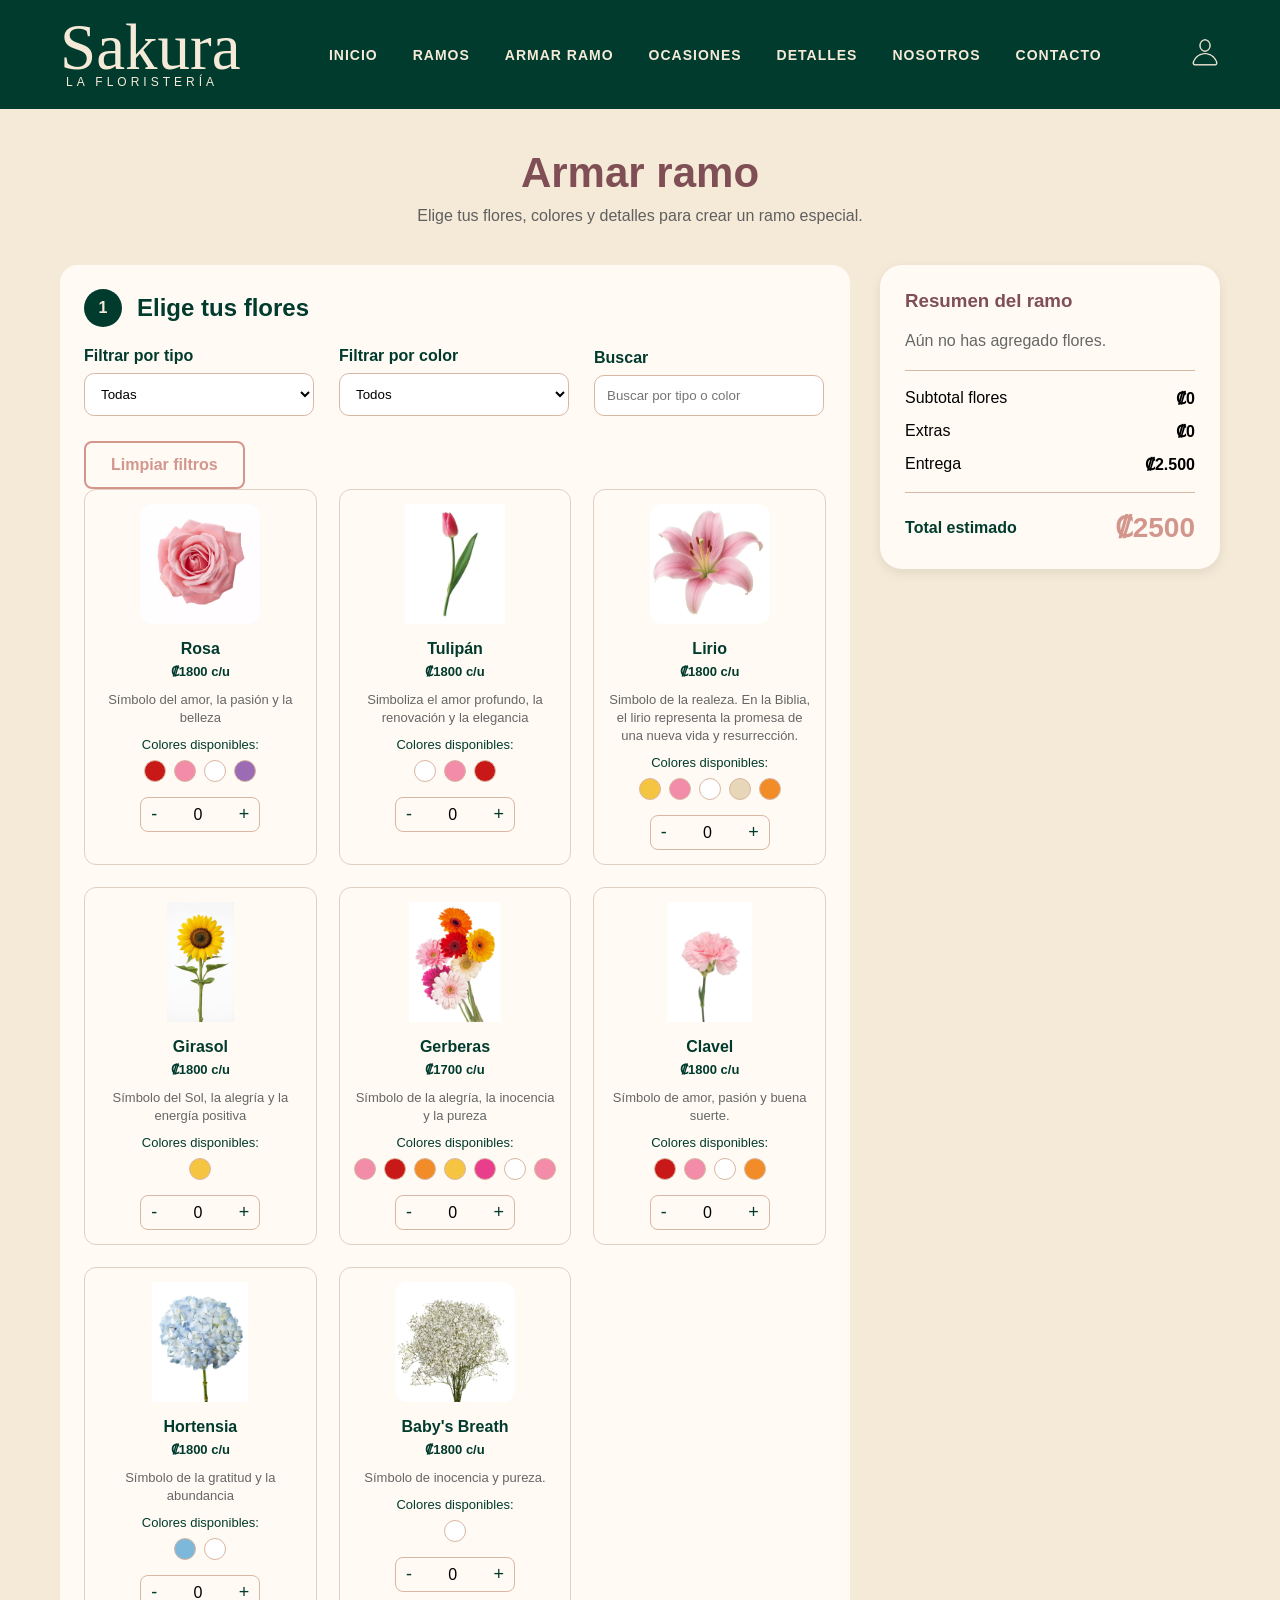
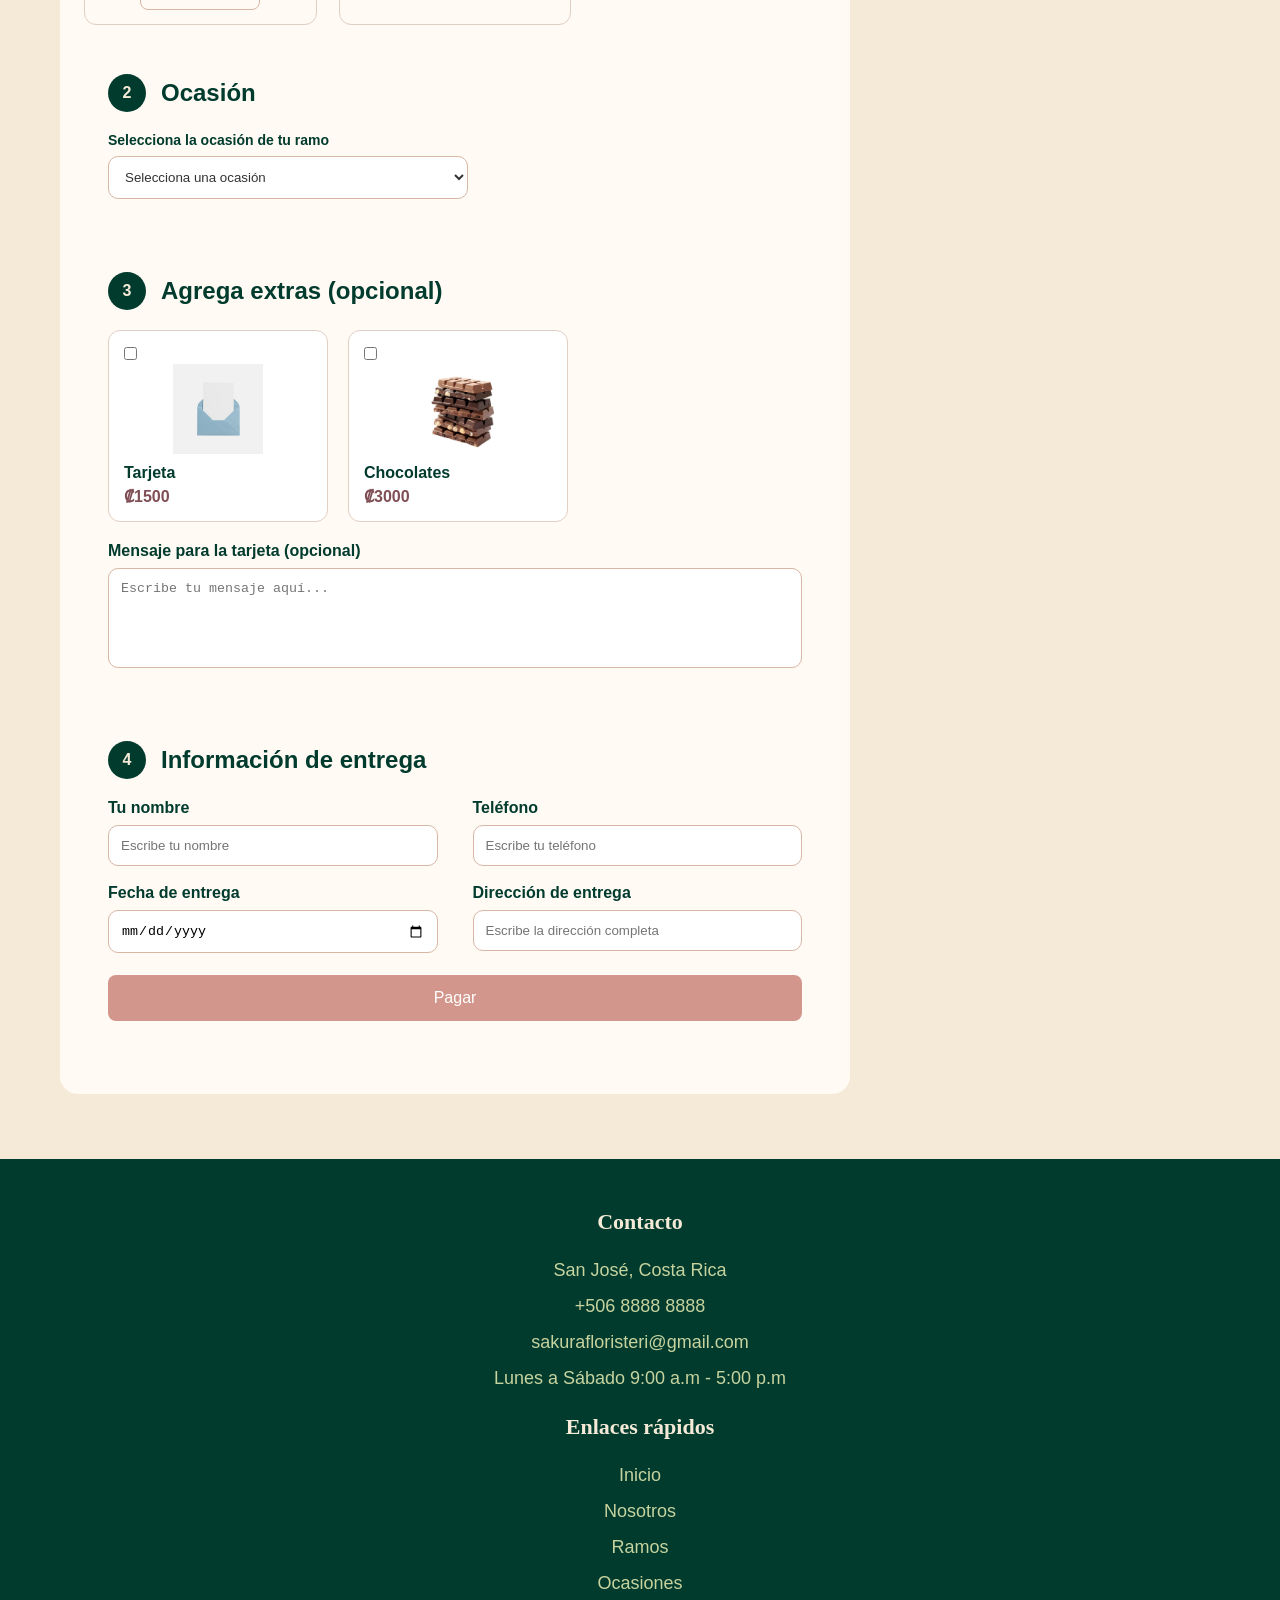
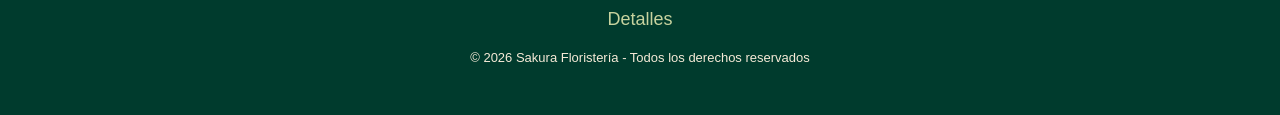
==== commit e385c9dc: "boton limpiar" ====
--- a/armar_Ramo.html
+++ b/armar_Ramo.html
@@ -244,6 +244,11 @@
                             JavaScript lo usa para buscar flores por nombre o color. -->
                         </div>
 
+                        <div button id="btnLimpiarFiltros" class="btn-limpiar">
+                            Limpiar filtros
+                            </button>
+                        </div>
+
                     </div>
 
                     <!-- CONTENEDOR DE FLORES -->
--- a/css/armar_Ramo.css
+++ b/css/armar_Ramo.css
@@ -857,6 +857,10 @@
     cursor: pointer;
 }
 
+/*Para que quede alineado con los filtros y lo de busqueda*/
+.campo-filtro button {
+    width: 230px;
+}
 
 /*=====================================================
 HOVER DEL BOTÓN LIMPIAR
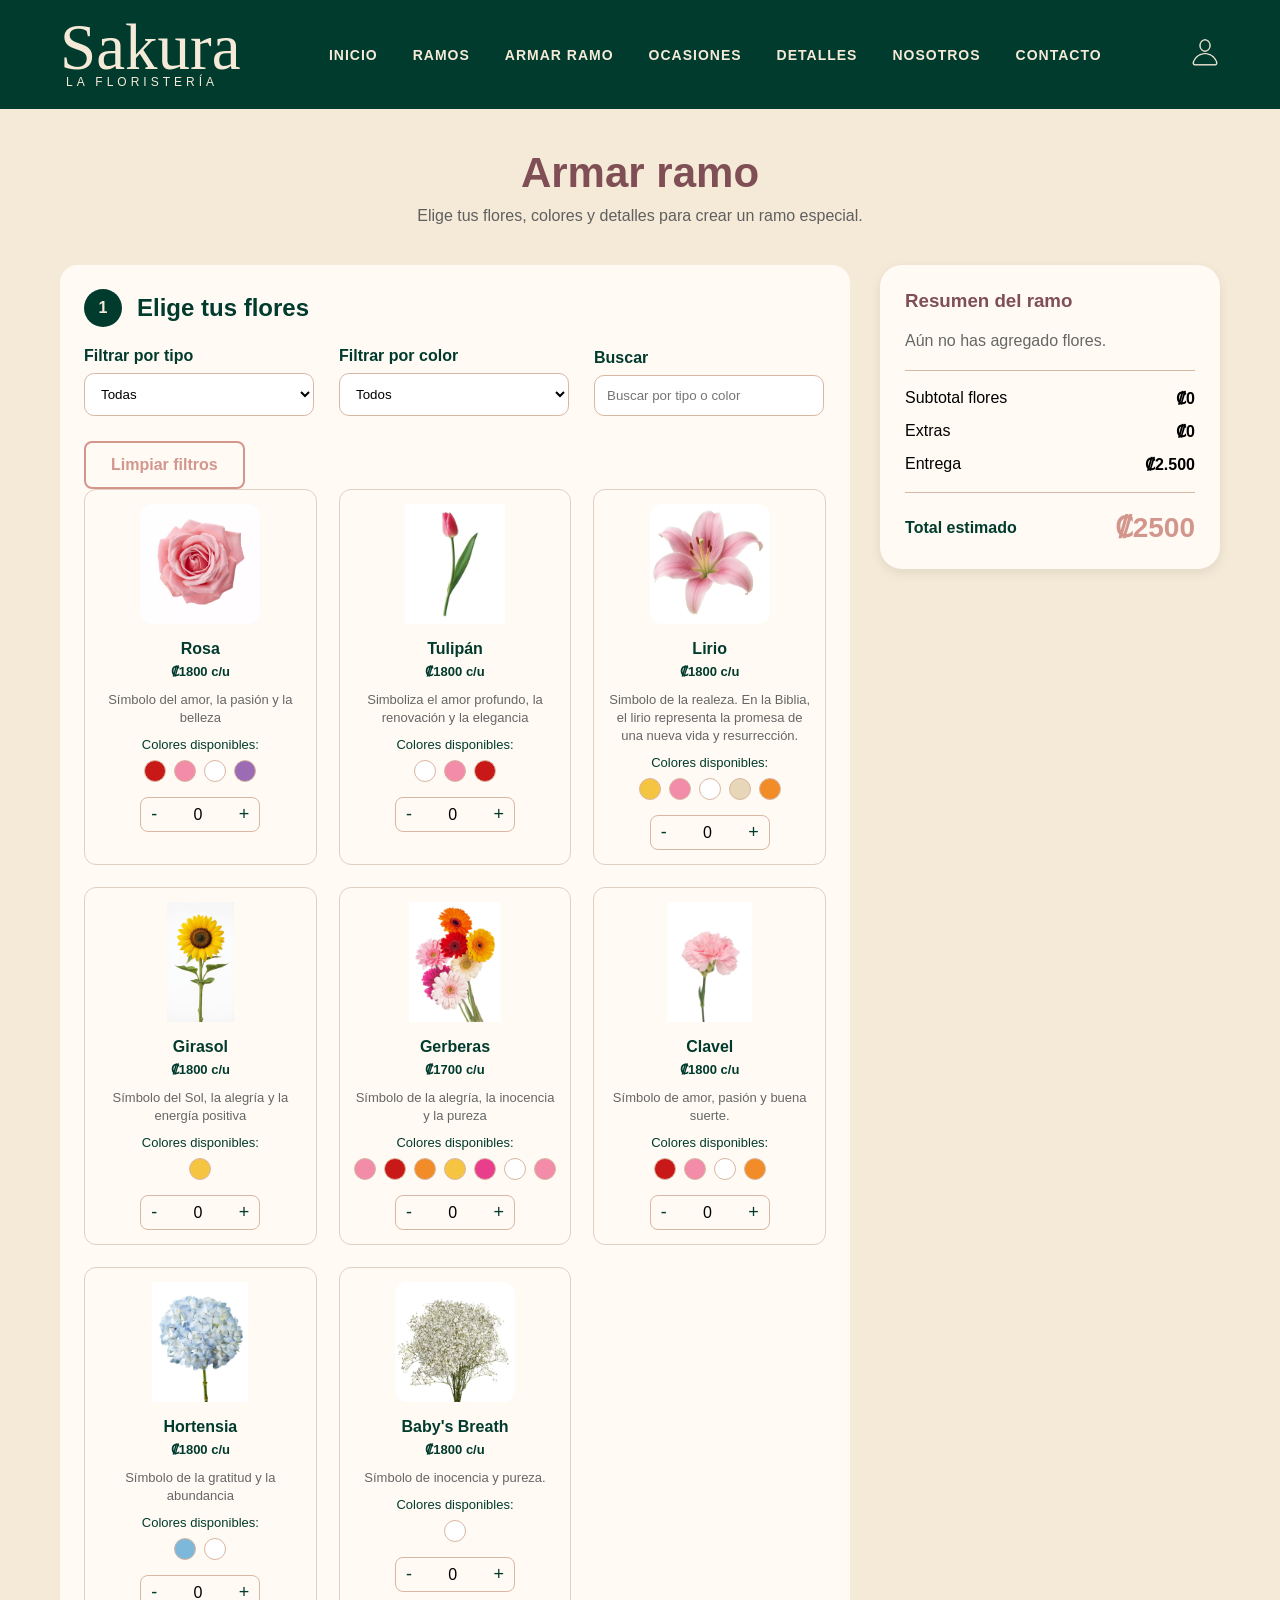
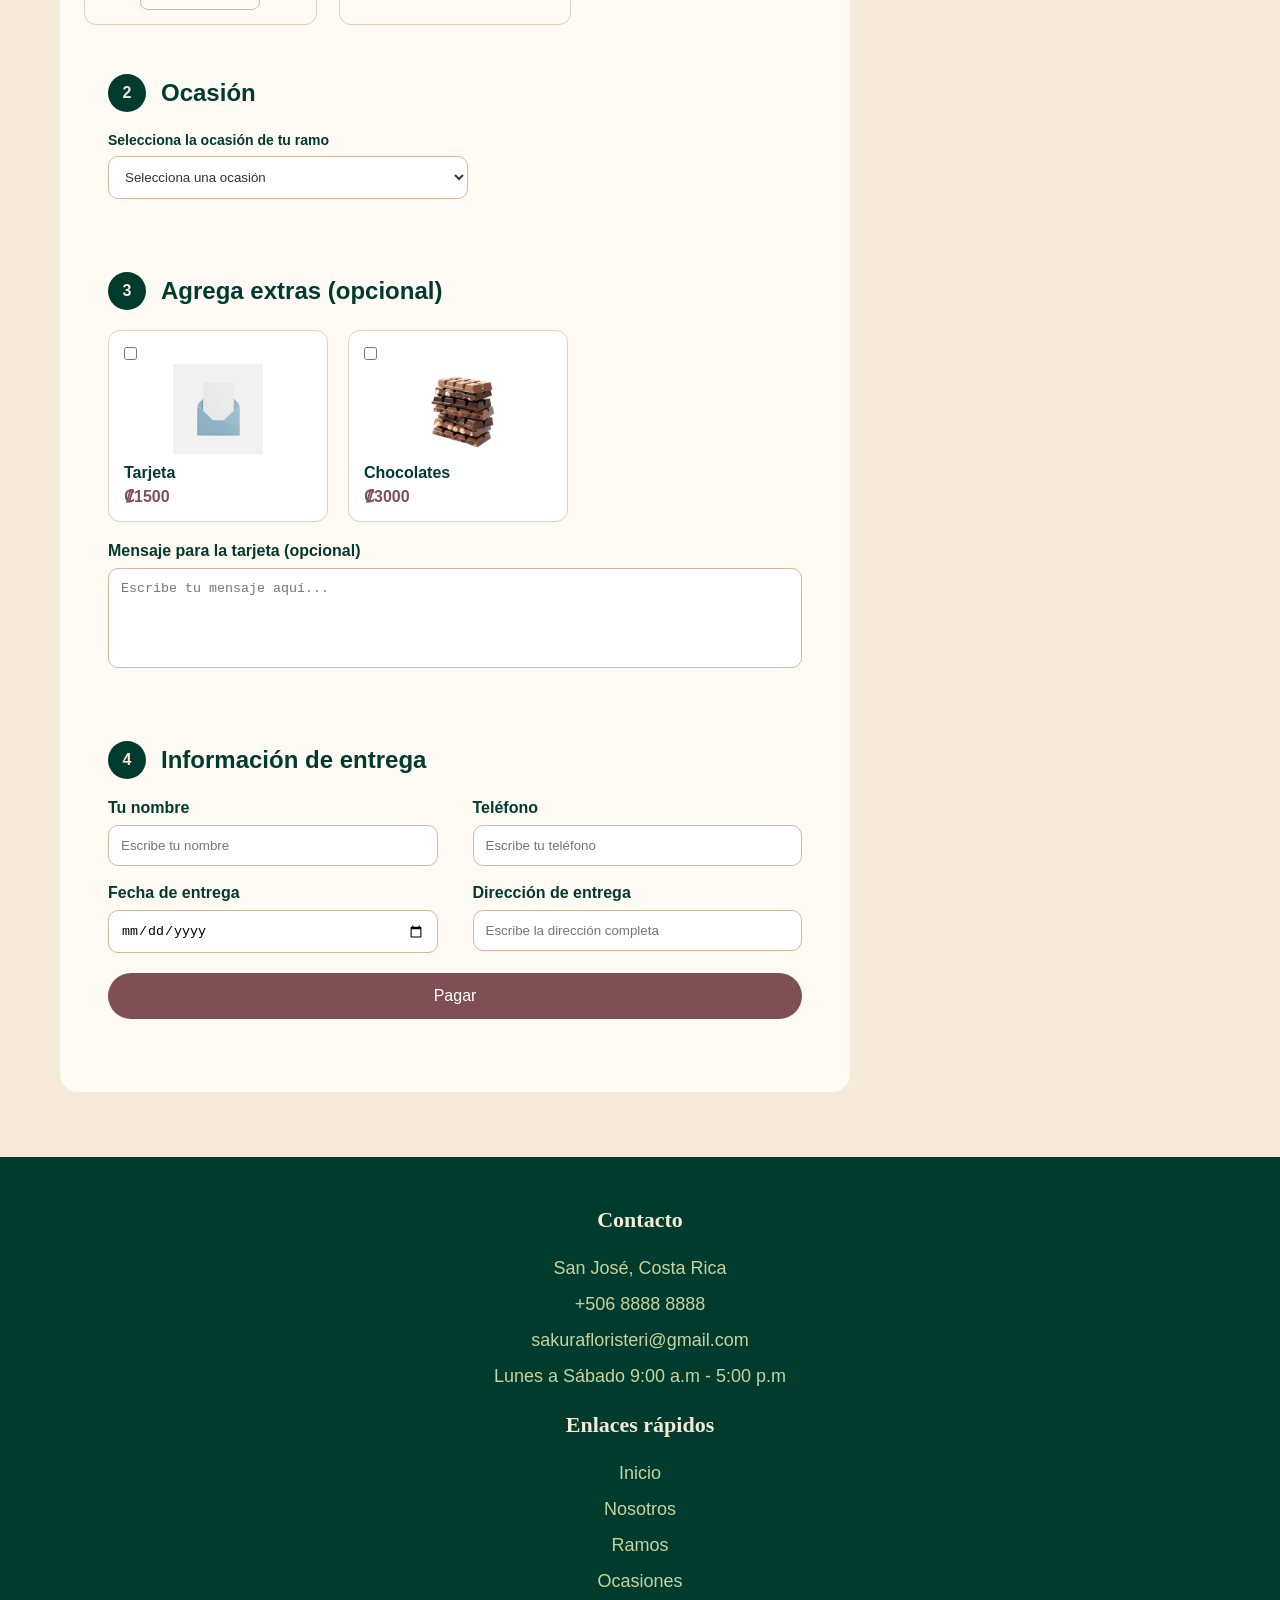
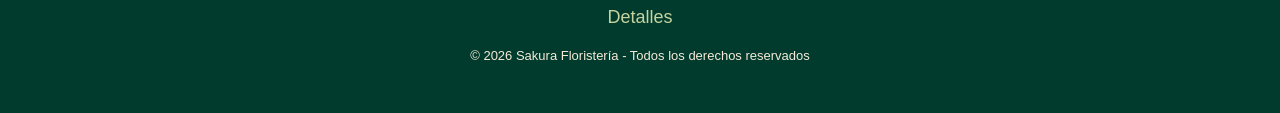
==== commit 4d611513: "k" ====
--- a/armar_Ramo.html
+++ b/armar_Ramo.html
@@ -427,7 +427,7 @@
 
                         </div>
 
-                        <button id="btnPagar" class="btn-pagar btn-pagar-entrega">
+                        <button id="btnPagar" class="btn-pagar ">
                             <!-- Botón que JavaScript usa para revisar registro y realizar pago. -->
 
                             Pagar
--- a/css/armar_Ramo.css
+++ b/css/armar_Ramo.css
@@ -1110,31 +1110,6 @@
 
     /* Fondo blanco */
     background-color: white;
-}
-
-
-/*=====================================================
-BOTÓN PAGAR DE ENTREGA
-=====================================================*/
-/* Este estilo modifica específicamente el botón Pagar
-que aparece debajo de la información de entrega. */
-
-.btn-pagar-entrega {
-
-    /* Espacio superior */
-    margin-top: 22px;
-
-    /* Bordes menos redondos que el botón general */
-    border-radius: 8px;
-
-    /* Color rosado del botón */
-    background-color: #d3968c;
-}
-
-.btn-pagar-entrega:hover {
-
-    /* Color más oscuro al pasar el mouse */
-    background-color: #c77f75;
 }
 
 
